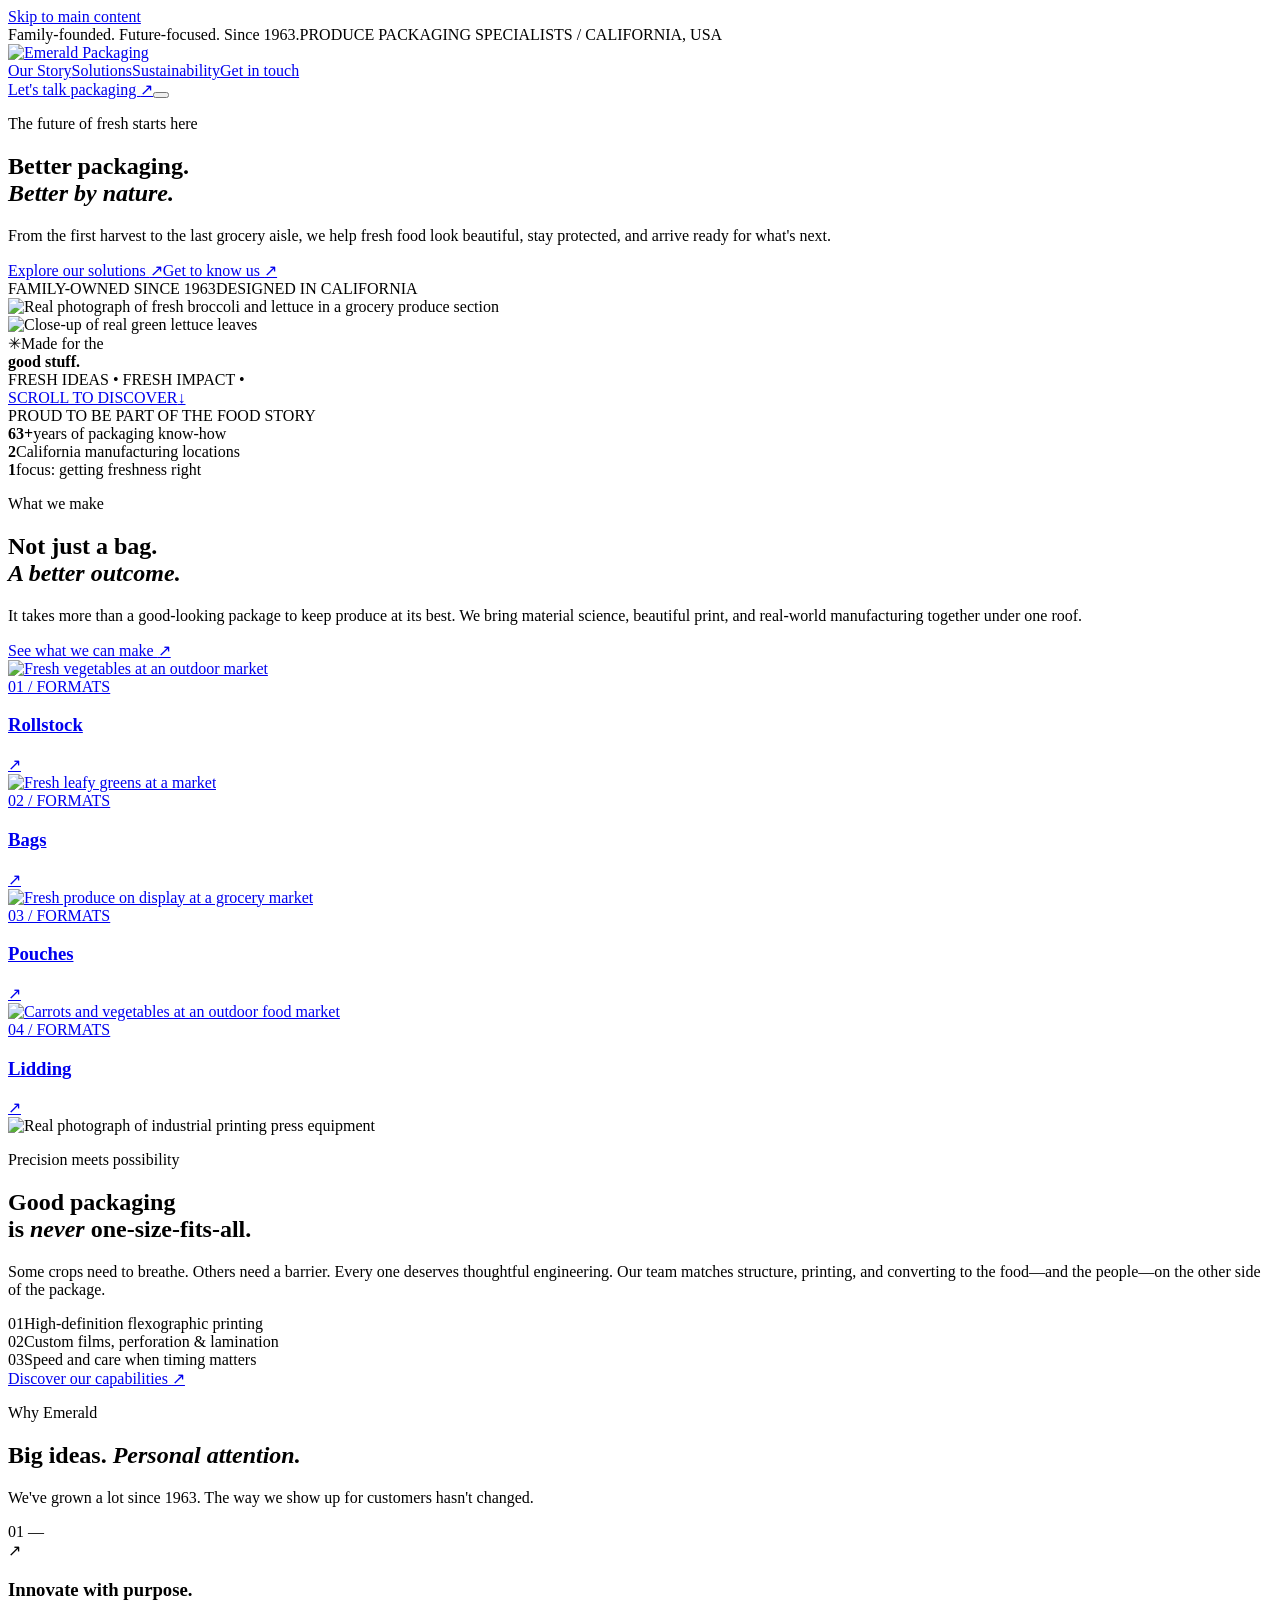
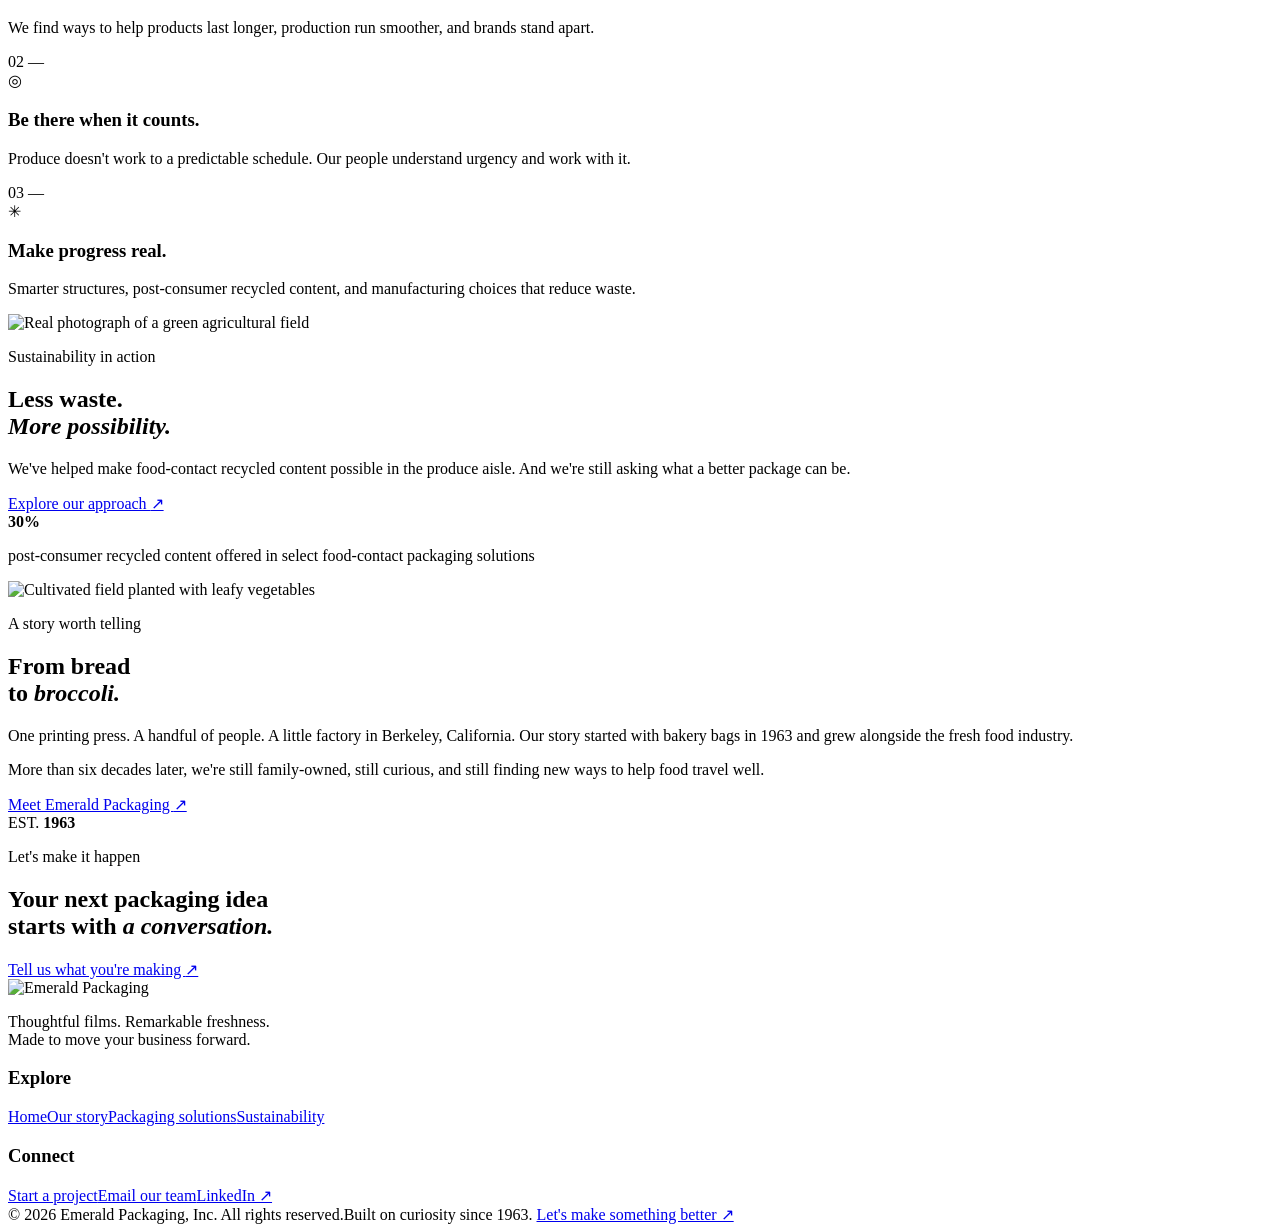
==== index.html @ 3862b572 "Add files via upload" ====
<!doctype html><html lang="en"><head><meta charset="utf-8"><meta name="viewport" content="width=device-width,initial-scale=1"><meta name="theme-color" content="#153f34"><meta name="description" content="Family-owned since 1963. Discover innovative produce packaging, custom films, bags, rollstock, pouches, and sustainable packaging solutions."><meta property="og:type" content="website"><meta property="og:title" content="Emerald Packaging | Made for What’s Fresh"><meta property="og:description" content="Family-owned since 1963. Discover innovative produce packaging, custom films, bags, rollstock, pouches, and sustainable packaging solutions."><link rel="icon" href="assets/favicon.svg" type="image/svg+xml"><link rel="preconnect" href="https://fonts.googleapis.com"><link rel="preconnect" href="https://fonts.gstatic.com" crossorigin><link href="https://fonts.googleapis.com/css2?family=DM+Sans:wght@400;500;600;700&family=Instrument+Serif:ital@0;1&display=swap" rel="stylesheet"><link rel="stylesheet" href="css/styles.css"><title>Emerald Packaging | Made for What’s Fresh</title></head><body class="page-home"><a class="skip" href="#main">Skip to main content</a><div class="announcement"><div class="container announcement-inner"><span><span class="status-dot"></span> Family-founded. Future-focused. Since 1963.</span><span>PRODUCE PACKAGING SPECIALISTS <span class="announcement-rule">/</span> CALIFORNIA, USA</span></div></div>
<header class="site-header" id="site-header"><div class="container nav-wrap"><a href="index.html" class="brand" aria-label="Emerald Packaging, home"><img src="assets/emerald-logo.svg" alt="Emerald Packaging" width="244" height="55"></a><nav class="main-nav" id="main-nav" aria-label="Main navigation"><a href="about.html" class="" >Our Story</a><a href="solutions.html" class="" >Solutions</a><a href="sustainability.html" class="" >Sustainability</a><a href="contact.html" class="mobile-contact">Get in touch</a></nav><a class="nav-cta" href="contact.html">Let's talk packaging <span class="arr" aria-hidden="true">↗</span></a><button class="nav-toggle" type="button" aria-label="Open navigation" aria-expanded="false" aria-controls="main-nav"><span></span><span></span></button></div></header><main id="main">
<section class="home-hero"><div class="container hero-grid"><div class="hero-copy"><p class="eyebrow"><span class="tiny-line"></span> The future of fresh starts here</p><h1>Better packaging.<br><em>Better by nature.</em></h1><p class="hero-intro">From the first harvest to the last grocery aisle, we help fresh food look beautiful, stay protected, and arrive ready for what's next.</p><div class="hero-actions"><a class="btn btn-solid" href="solutions.html">Explore our solutions <span>↗</span></a><a class="text-link" href="about.html">Get to know us <span>↗</span></a></div><div class="hero-bottom"><span class="mini-caps">FAMILY-OWNED SINCE 1963</span><span class="small-stroke"></span><span class="mini-caps">DESIGNED IN CALIFORNIA</span></div></div>
<div class="hero-art"><div class="hero-photo"><img src="https://images.unsplash.com/photo-1751200365135-9e9eb01a2919?auto=format&fit=crop&w=1400&q=88" alt="Real photograph of fresh broccoli and lettuce in a grocery produce section" class="cover-img" loading="eager" decoding="async" ></div><div class="hero-bottom-photo"><img src="https://images.unsplash.com/photo-1635843123734-800a245035ea?auto=format&fit=crop&w=1200&q=86" alt="Close-up of real green lettuce leaves" class="cover-img" loading="eager" decoding="async" ></div><div class="hero-photo-label"><span class="photo-label-mark">✳</span><span>Made for the<br><strong>good stuff.</strong></span></div><div class="hero-orbit" aria-hidden="true">FRESH IDEAS • FRESH IMPACT •</div></div></div><a class="scroll-note" href="#what-we-do"><span>SCROLL TO DISCOVER</span><span>↓</span></a></section>
<section class="proof-bar"><div class="container proof-bar-inner"><span>PROUD TO BE PART OF THE FOOD STORY</span><div class="proof-stat"><strong>63<span>+</span></strong><span>years of packaging know-how</span></div><div class="proof-stat"><strong>2</strong><span>California manufacturing locations</span></div><div class="proof-stat"><strong>1</strong><span>focus: getting freshness right</span></div></div></section>
<section class="section what-section" id="what-we-do"><div class="container"><div class="section-lede two-column-head"><div><p class="eyebrow"><span class="tiny-line"></span> What we make</p><h2>Not just a bag.<br><em>A better outcome.</em></h2></div><div class="lede-right"><p>It takes more than a good-looking package to keep produce at its best. We bring material science, beautiful print, and real-world manufacturing together under one roof.</p><a class="text-link" href="solutions.html">See what we can make <span>↗</span></a></div></div>
<div class="product-grid"><a href="solutions.html#rollstock" class="product-tile tile-rollstock"><div class="product-photo"><img src="https://images.unsplash.com/photo-1759020480392-07307c4fbf99?auto=format&fit=crop&w=1100&q=85" alt="Fresh vegetables at an outdoor market" class="cover-img" loading="lazy" decoding="async" ></div><div class="product-overlay"><span class="product-index">01 / FORMATS</span><h3>Rollstock</h3><span class="round-link">↗</span></div></a><a href="solutions.html#bags" class="product-tile tile-bags"><div class="product-photo"><img src="https://images.unsplash.com/photo-1770198186041-e29338cebd72?auto=format&fit=crop&w=1100&q=85" alt="Fresh leafy greens at a market" class="cover-img" loading="lazy" decoding="async" ></div><div class="product-overlay"><span class="product-index">02 / FORMATS</span><h3>Bags</h3><span class="round-link">↗</span></div></a><a href="solutions.html#pouches" class="product-tile tile-pouches"><div class="product-photo"><img src="https://images.unsplash.com/photo-1705140643816-2bb76d7ddeb1?auto=format&fit=crop&w=1100&q=86" alt="Fresh produce on display at a grocery market" class="cover-img" loading="lazy" decoding="async" ></div><div class="product-overlay"><span class="product-index">03 / FORMATS</span><h3>Pouches</h3><span class="round-link">↗</span></div></a><a href="solutions.html#lidding" class="product-tile tile-lidding"><div class="product-photo"><img src="https://images.unsplash.com/photo-1760243875237-3e4039b1f892?auto=format&fit=crop&w=1100&q=85" alt="Carrots and vegetables at an outdoor food market" class="cover-img" loading="lazy" decoding="async" ></div><div class="product-overlay"><span class="product-index">04 / FORMATS</span><h3>Lidding</h3><span class="round-link">↗</span></div></a></div></div></section>
<section class="feature-section"><div class="feature-photo"><img src="https://images.unsplash.com/photo-1758183961426-88d64eb5f787?auto=format&fit=crop&w=1200&q=86" alt="Real photograph of industrial printing press equipment" class="cover-img" loading="lazy" decoding="async" ></div><div class="feature-content"><p class="eyebrow light"><span class="tiny-line"></span> Precision meets possibility</p><h2>Good packaging<br>is <em>never</em> one-size-fits-all.</h2><p>Some crops need to breathe. Others need a barrier. Every one deserves thoughtful engineering. Our team matches structure, printing, and converting to the food—and the people—on the other side of the package.</p><div class="feature-list"><div><span>01</span><span>High-definition flexographic printing</span></div><div><span>02</span><span>Custom films, perforation &amp; lamination</span></div><div><span>03</span><span>Speed and care when timing matters</span></div></div><a class="btn btn-light" href="solutions.html#capabilities">Discover our capabilities <span>↗</span></a></div></section>
<section class="section values-section"><div class="container"><div class="values-head"><div><p class="eyebrow"><span class="tiny-line"></span> Why Emerald</p><h2>Big ideas. <em>Personal attention.</em></h2></div><p>We've grown a lot since 1963. The way we show up for customers hasn't changed.</p></div><div class="values-grid"><article class="value"><span class="value-n">01 —</span><div class="value-icon" aria-hidden="true">↗</div><h3>Innovate with purpose.</h3><p>We find ways to help products last longer, production run smoother, and brands stand apart.</p></article><article class="value"><span class="value-n">02 —</span><div class="value-icon" aria-hidden="true">◎</div><h3>Be there when it counts.</h3><p>Produce doesn't work to a predictable schedule. Our people understand urgency and work with it.</p></article><article class="value"><span class="value-n">03 —</span><div class="value-icon" aria-hidden="true">✳</div><h3>Make progress real.</h3><p>Smarter structures, post-consumer recycled content, and manufacturing choices that reduce waste.</p></article></div></div></section>
<section class="sustainability-band"><div class="container sustain-layout"><div class="sustain-small-img"><img src="https://images.unsplash.com/photo-1677126578057-5eb853c08925?auto=format&fit=crop&w=1400&q=86" alt="Real photograph of a green agricultural field" class="cover-img" loading="lazy" decoding="async" ></div><div class="sustain-copy"><p class="eyebrow light"><span class="tiny-line"></span> Sustainability in action</p><h2>Less waste.<br><em>More possibility.</em></h2><p>We've helped make food-contact recycled content possible in the produce aisle. And we're still asking what a better package can be.</p><a class="btn btn-outline-light" href="sustainability.html">Explore our approach <span>↗</span></a></div><div class="sustain-figure"><strong>30<span>%</span></strong><p>post-consumer recycled content offered in select food-contact packaging solutions</p></div></div></section>
<section class="section story-preview"><div class="container story-preview-grid"><div class="story-image"><img src="https://images.unsplash.com/photo-1677126578057-5eb853c08925?auto=format&fit=crop&w=1400&q=86" alt="Cultivated field planted with leafy vegetables" class="cover-img" loading="lazy" decoding="async" ></div><div class="story-copy"><p class="eyebrow"><span class="tiny-line"></span> A story worth telling</p><h2>From bread<br>to <em>broccoli.</em></h2><p>One printing press. A handful of people. A little factory in Berkeley, California. Our story started with bakery bags in 1963 and grew alongside the fresh food industry.</p><p>More than six decades later, we're still family-owned, still curious, and still finding new ways to help food travel well.</p><a href="about.html" class="text-link">Meet Emerald Packaging <span>↗</span></a><div class="story-year">EST. <strong>1963</strong></div></div></div></section>
<section class="cta-strip"><div class="container cta-grid"><div><p class="eyebrow light"><span class="tiny-line"></span> Let's make it happen</p><h2>Your next packaging idea<br>starts with <em>a conversation.</em></h2></div><a class="btn btn-lime" href="contact.html">Tell us what you're making <span>↗</span></a></div></section></main><footer class="footer"><div class="container"><div class="footer-main"><div class="footer-identity"><img class="footer-logo" src="assets/emerald-logo.svg" alt="Emerald Packaging"><p>Thoughtful films. Remarkable freshness.<br>Made to move your business forward.</p></div><div class="footer-linkset"><div><h3>Explore</h3><a href="index.html">Home</a><a href="about.html">Our story</a><a href="solutions.html">Packaging solutions</a><a href="sustainability.html">Sustainability</a></div><div><h3>Connect</h3><a href="contact.html">Start a project</a><a href="mailto:info@empack.com">Email our team</a><a href="https://www.linkedin.com/company/emerald-packaging" target="_blank" rel="noopener noreferrer">LinkedIn ↗</a></div></div></div><div class="footer-bottom"><span>© <span data-year>2026</span> Emerald Packaging, Inc. All rights reserved.</span><span>Built on curiosity since 1963. <a href="contact.html">Let's make something better ↗</a></span></div></div></footer><script src="js/site.js" defer></script></body></html>
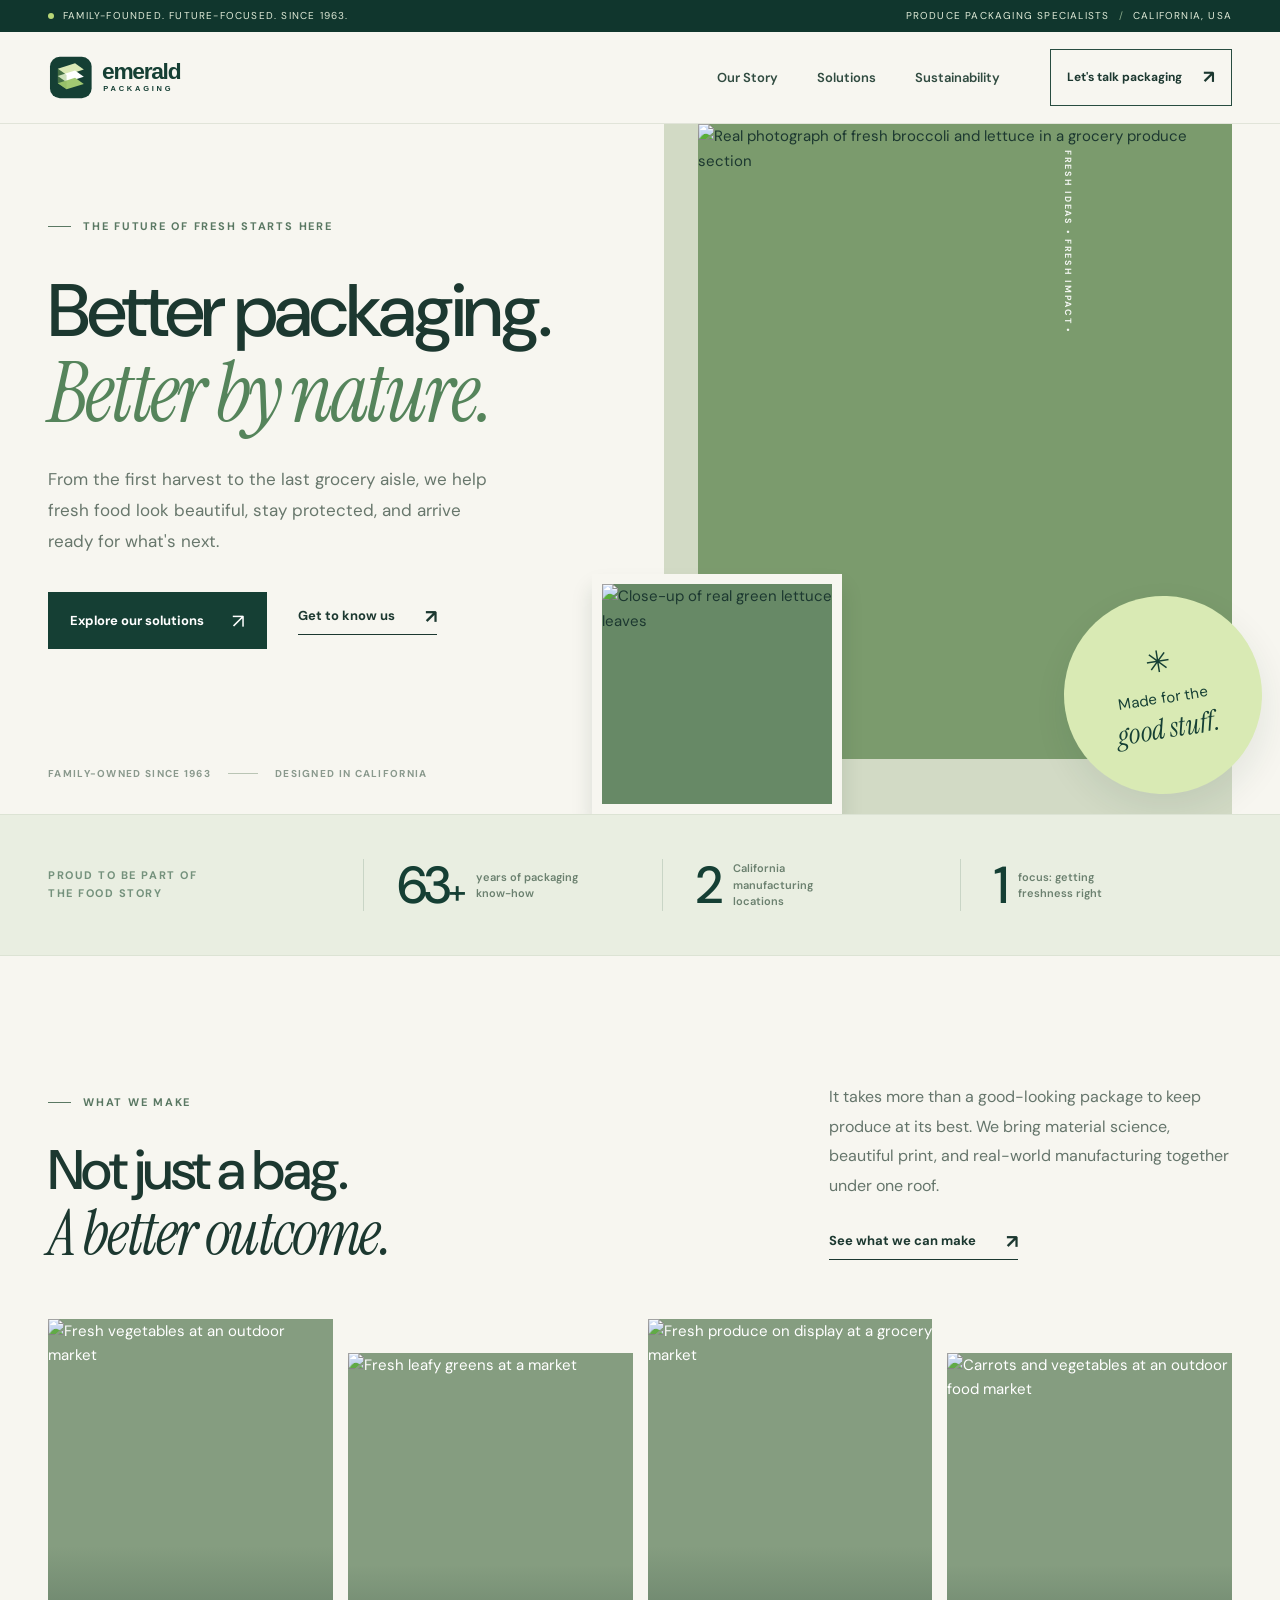
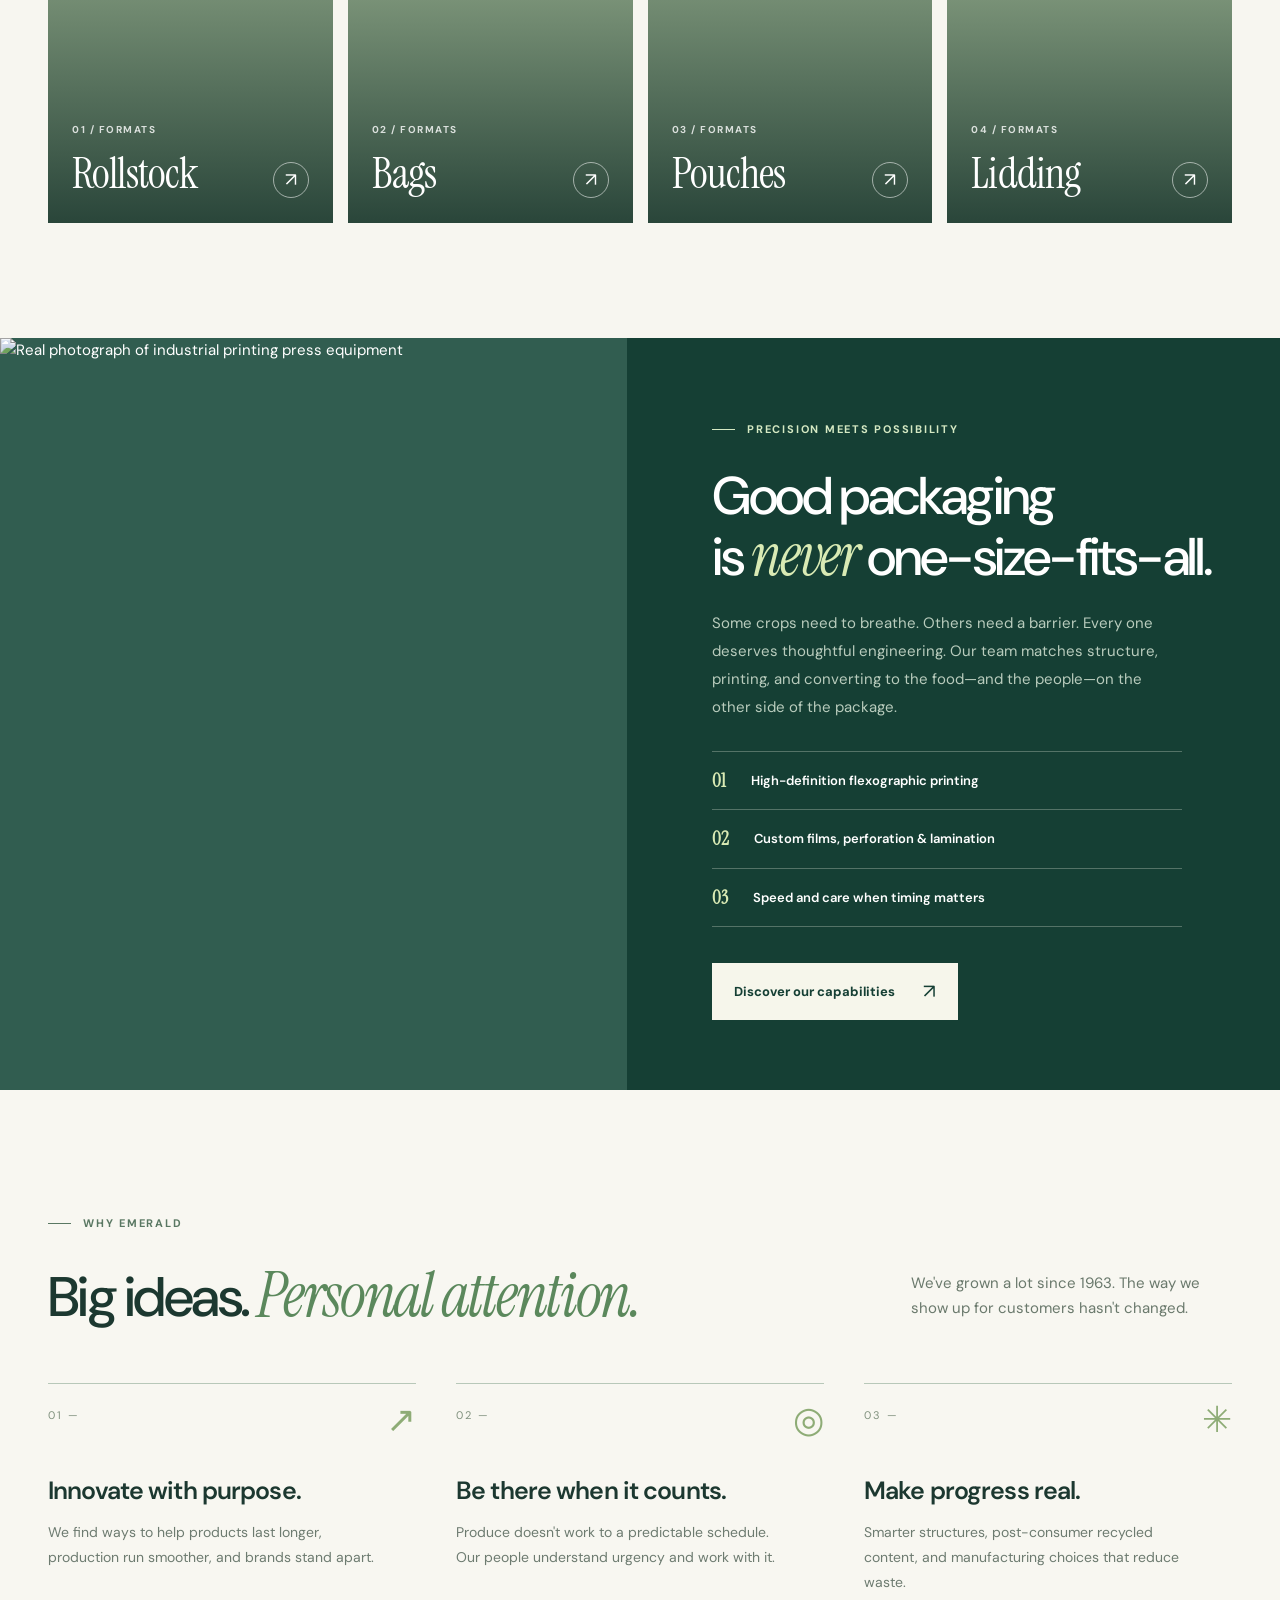
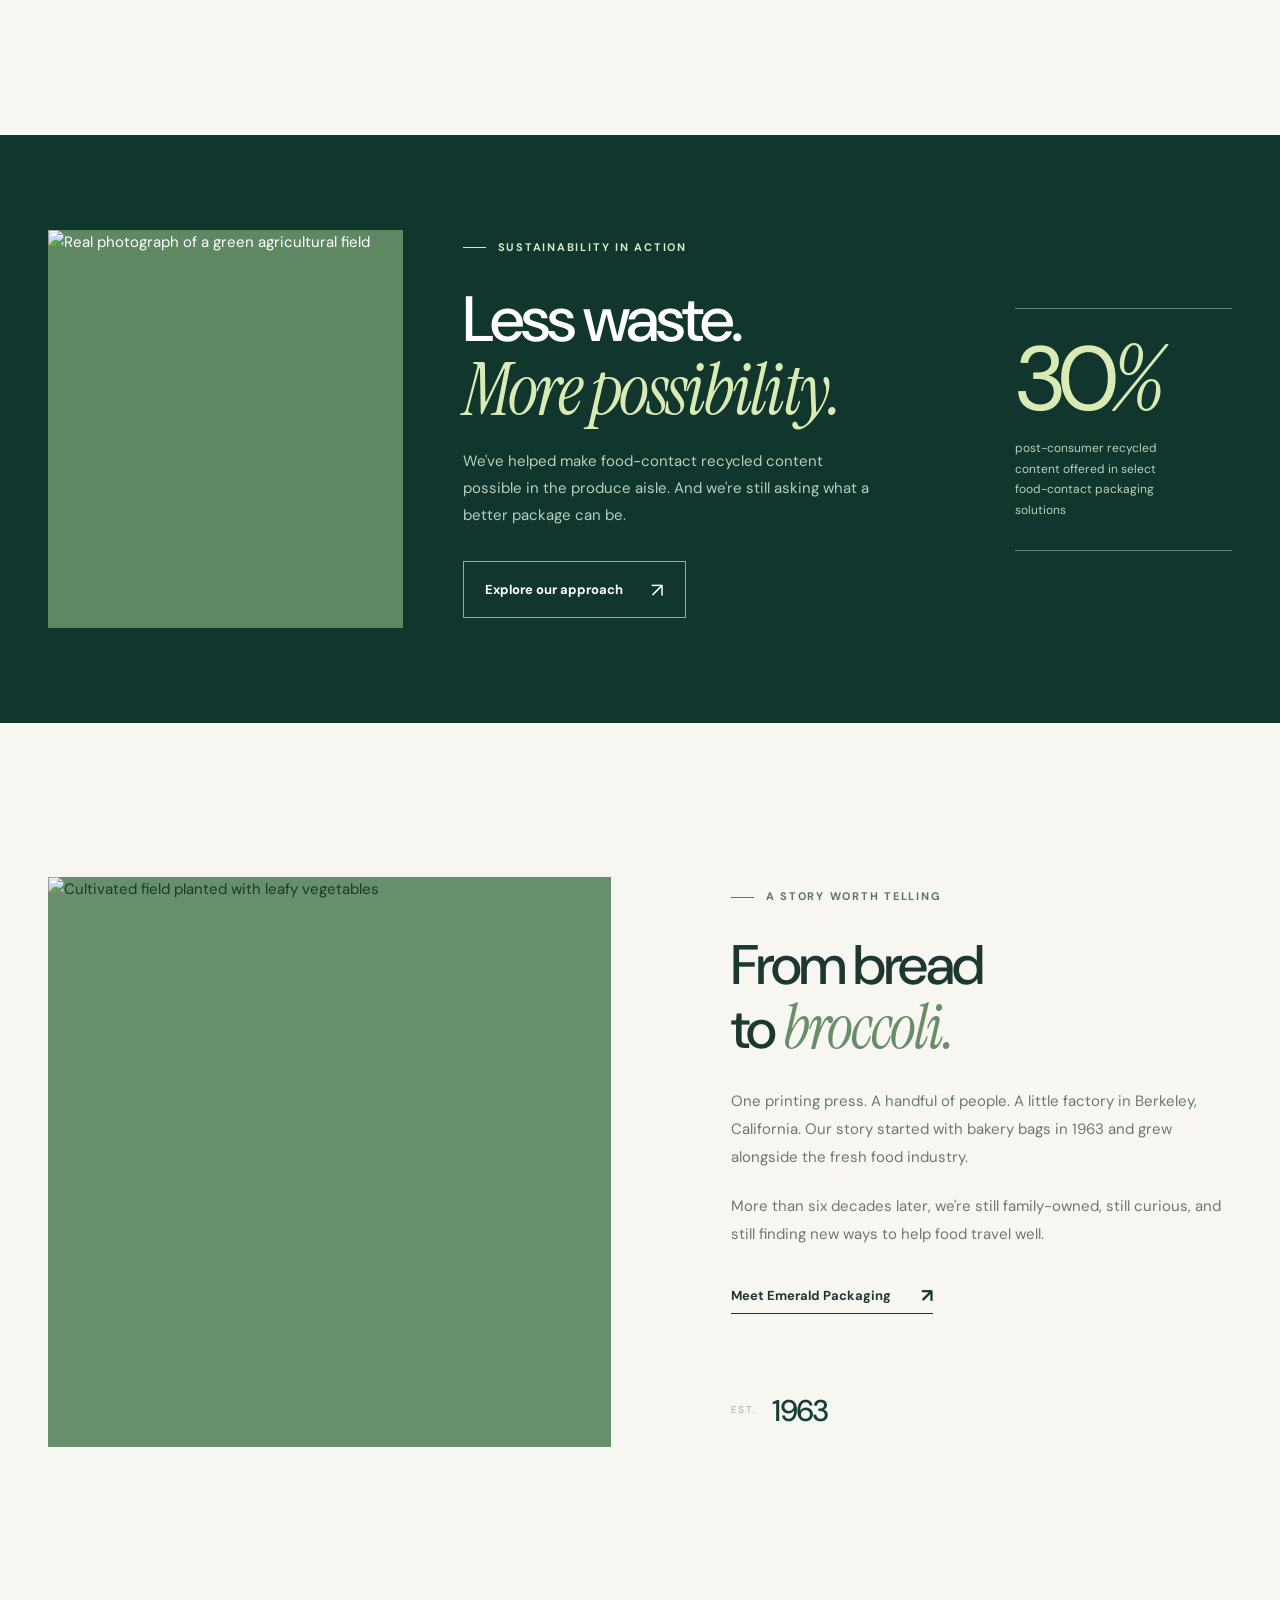
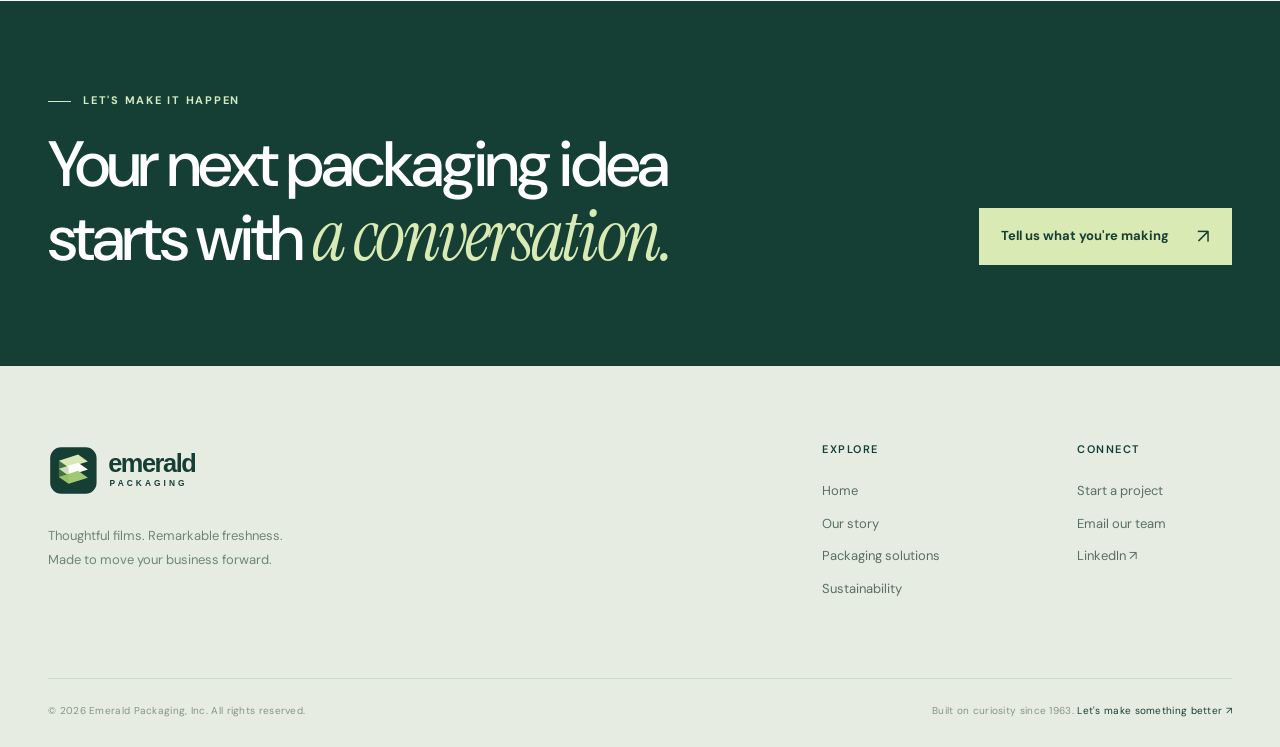
==== commit c529d09e: "Add files via upload" ====
--- a/index.html
+++ b/index.html
@@ -1,5 +1,5 @@
-<!doctype html><html lang="en"><head><meta charset="utf-8"><meta name="viewport" content="width=device-width,initial-scale=1"><meta name="theme-color" content="#153f34"><meta name="description" content="Family-owned since 1963. Discover innovative produce packaging, custom films, bags, rollstock, pouches, and sustainable packaging solutions."><meta property="og:type" content="website"><meta property="og:title" content="Emerald Packaging | Made for What’s Fresh"><meta property="og:description" content="Family-owned since 1963. Discover innovative produce packaging, custom films, bags, rollstock, pouches, and sustainable packaging solutions."><link rel="icon" href="assets/favicon.svg" type="image/svg+xml"><link rel="preconnect" href="https://fonts.googleapis.com"><link rel="preconnect" href="https://fonts.gstatic.com" crossorigin><link href="https://fonts.googleapis.com/css2?family=DM+Sans:wght@400;500;600;700&family=Instrument+Serif:ital@0;1&display=swap" rel="stylesheet"><link rel="stylesheet" href="css/styles.css"><title>Emerald Packaging | Made for What’s Fresh</title></head><body class="page-home"><a class="skip" href="#main">Skip to main content</a><div class="announcement"><div class="container announcement-inner"><span><span class="status-dot"></span> Family-founded. Future-focused. Since 1963.</span><span>PRODUCE PACKAGING SPECIALISTS <span class="announcement-rule">/</span> CALIFORNIA, USA</span></div></div>
-<header class="site-header" id="site-header"><div class="container nav-wrap"><a href="index.html" class="brand" aria-label="Emerald Packaging, home"><img src="assets/emerald-logo.svg" alt="Emerald Packaging" width="244" height="55"></a><nav class="main-nav" id="main-nav" aria-label="Main navigation"><a href="about.html" class="" >Our Story</a><a href="solutions.html" class="" >Solutions</a><a href="sustainability.html" class="" >Sustainability</a><a href="contact.html" class="mobile-contact">Get in touch</a></nav><a class="nav-cta" href="contact.html">Let's talk packaging <span class="arr" aria-hidden="true">↗</span></a><button class="nav-toggle" type="button" aria-label="Open navigation" aria-expanded="false" aria-controls="main-nav"><span></span><span></span></button></div></header><main id="main">
+<!doctype html><html lang="en"><head><meta charset="utf-8"><meta name="viewport" content="width=device-width,initial-scale=1"><meta name="theme-color" content="#153f34"><meta name="description" content="Family-owned since 1963. Discover innovative produce packaging, custom films, bags, rollstock, pouches, and sustainable packaging solutions."><meta property="og:type" content="website"><meta property="og:title" content="Emerald Packaging | Made for What’s Fresh"><meta property="og:description" content="Family-owned since 1963. Discover innovative produce packaging, custom films, bags, rollstock, pouches, and sustainable packaging solutions."><link rel="icon" href="favicon.svg" type="image/svg+xml"><link rel="preconnect" href="https://fonts.googleapis.com"><link rel="preconnect" href="https://fonts.gstatic.com" crossorigin><link href="https://fonts.googleapis.com/css2?family=DM+Sans:wght@400;500;600;700&family=Instrument+Serif:ital@0;1&display=swap" rel="stylesheet"><link rel="stylesheet" href="styles.css"><title>Emerald Packaging | Made for What’s Fresh</title></head><body class="page-home"><a class="skip" href="#main">Skip to main content</a><div class="announcement"><div class="container announcement-inner"><span><span class="status-dot"></span> Family-founded. Future-focused. Since 1963.</span><span>PRODUCE PACKAGING SPECIALISTS <span class="announcement-rule">/</span> CALIFORNIA, USA</span></div></div>
+<header class="site-header" id="site-header"><div class="container nav-wrap"><a href="index.html" class="brand" aria-label="Emerald Packaging, home"><img src="emerald-logo.svg" alt="Emerald Packaging" width="244" height="55"></a><nav class="main-nav" id="main-nav" aria-label="Main navigation"><a href="about.html" class="" >Our Story</a><a href="solutions.html" class="" >Solutions</a><a href="sustainability.html" class="" >Sustainability</a><a href="contact.html" class="mobile-contact">Get in touch</a></nav><a class="nav-cta" href="contact.html">Let's talk packaging <span class="arr" aria-hidden="true">↗</span></a><button class="nav-toggle" type="button" aria-label="Open navigation" aria-expanded="false" aria-controls="main-nav"><span></span><span></span></button></div></header><main id="main">
 <section class="home-hero"><div class="container hero-grid"><div class="hero-copy"><p class="eyebrow"><span class="tiny-line"></span> The future of fresh starts here</p><h1>Better packaging.<br><em>Better by nature.</em></h1><p class="hero-intro">From the first harvest to the last grocery aisle, we help fresh food look beautiful, stay protected, and arrive ready for what's next.</p><div class="hero-actions"><a class="btn btn-solid" href="solutions.html">Explore our solutions <span>↗</span></a><a class="text-link" href="about.html">Get to know us <span>↗</span></a></div><div class="hero-bottom"><span class="mini-caps">FAMILY-OWNED SINCE 1963</span><span class="small-stroke"></span><span class="mini-caps">DESIGNED IN CALIFORNIA</span></div></div>
 <div class="hero-art"><div class="hero-photo"><img src="https://images.unsplash.com/photo-1751200365135-9e9eb01a2919?auto=format&fit=crop&w=1400&q=88" alt="Real photograph of fresh broccoli and lettuce in a grocery produce section" class="cover-img" loading="eager" decoding="async" ></div><div class="hero-bottom-photo"><img src="https://images.unsplash.com/photo-1635843123734-800a245035ea?auto=format&fit=crop&w=1200&q=86" alt="Close-up of real green lettuce leaves" class="cover-img" loading="eager" decoding="async" ></div><div class="hero-photo-label"><span class="photo-label-mark">✳</span><span>Made for the<br><strong>good stuff.</strong></span></div><div class="hero-orbit" aria-hidden="true">FRESH IDEAS • FRESH IMPACT •</div></div></div><a class="scroll-note" href="#what-we-do"><span>SCROLL TO DISCOVER</span><span>↓</span></a></section>
 <section class="proof-bar"><div class="container proof-bar-inner"><span>PROUD TO BE PART OF THE FOOD STORY</span><div class="proof-stat"><strong>63<span>+</span></strong><span>years of packaging know-how</span></div><div class="proof-stat"><strong>2</strong><span>California manufacturing locations</span></div><div class="proof-stat"><strong>1</strong><span>focus: getting freshness right</span></div></div></section>
@@ -9,4 +9,4 @@
 <section class="section values-section"><div class="container"><div class="values-head"><div><p class="eyebrow"><span class="tiny-line"></span> Why Emerald</p><h2>Big ideas. <em>Personal attention.</em></h2></div><p>We've grown a lot since 1963. The way we show up for customers hasn't changed.</p></div><div class="values-grid"><article class="value"><span class="value-n">01 —</span><div class="value-icon" aria-hidden="true">↗</div><h3>Innovate with purpose.</h3><p>We find ways to help products last longer, production run smoother, and brands stand apart.</p></article><article class="value"><span class="value-n">02 —</span><div class="value-icon" aria-hidden="true">◎</div><h3>Be there when it counts.</h3><p>Produce doesn't work to a predictable schedule. Our people understand urgency and work with it.</p></article><article class="value"><span class="value-n">03 —</span><div class="value-icon" aria-hidden="true">✳</div><h3>Make progress real.</h3><p>Smarter structures, post-consumer recycled content, and manufacturing choices that reduce waste.</p></article></div></div></section>
 <section class="sustainability-band"><div class="container sustain-layout"><div class="sustain-small-img"><img src="https://images.unsplash.com/photo-1677126578057-5eb853c08925?auto=format&fit=crop&w=1400&q=86" alt="Real photograph of a green agricultural field" class="cover-img" loading="lazy" decoding="async" ></div><div class="sustain-copy"><p class="eyebrow light"><span class="tiny-line"></span> Sustainability in action</p><h2>Less waste.<br><em>More possibility.</em></h2><p>We've helped make food-contact recycled content possible in the produce aisle. And we're still asking what a better package can be.</p><a class="btn btn-outline-light" href="sustainability.html">Explore our approach <span>↗</span></a></div><div class="sustain-figure"><strong>30<span>%</span></strong><p>post-consumer recycled content offered in select food-contact packaging solutions</p></div></div></section>
 <section class="section story-preview"><div class="container story-preview-grid"><div class="story-image"><img src="https://images.unsplash.com/photo-1677126578057-5eb853c08925?auto=format&fit=crop&w=1400&q=86" alt="Cultivated field planted with leafy vegetables" class="cover-img" loading="lazy" decoding="async" ></div><div class="story-copy"><p class="eyebrow"><span class="tiny-line"></span> A story worth telling</p><h2>From bread<br>to <em>broccoli.</em></h2><p>One printing press. A handful of people. A little factory in Berkeley, California. Our story started with bakery bags in 1963 and grew alongside the fresh food industry.</p><p>More than six decades later, we're still family-owned, still curious, and still finding new ways to help food travel well.</p><a href="about.html" class="text-link">Meet Emerald Packaging <span>↗</span></a><div class="story-year">EST. <strong>1963</strong></div></div></div></section>
-<section class="cta-strip"><div class="container cta-grid"><div><p class="eyebrow light"><span class="tiny-line"></span> Let's make it happen</p><h2>Your next packaging idea<br>starts with <em>a conversation.</em></h2></div><a class="btn btn-lime" href="contact.html">Tell us what you're making <span>↗</span></a></div></section></main><footer class="footer"><div class="container"><div class="footer-main"><div class="footer-identity"><img class="footer-logo" src="assets/emerald-logo.svg" alt="Emerald Packaging"><p>Thoughtful films. Remarkable freshness.<br>Made to move your business forward.</p></div><div class="footer-linkset"><div><h3>Explore</h3><a href="index.html">Home</a><a href="about.html">Our story</a><a href="solutions.html">Packaging solutions</a><a href="sustainability.html">Sustainability</a></div><div><h3>Connect</h3><a href="contact.html">Start a project</a><a href="mailto:info@empack.com">Email our team</a><a href="https://www.linkedin.com/company/emerald-packaging" target="_blank" rel="noopener noreferrer">LinkedIn ↗</a></div></div></div><div class="footer-bottom"><span>© <span data-year>2026</span> Emerald Packaging, Inc. All rights reserved.</span><span>Built on curiosity since 1963. <a href="contact.html">Let's make something better ↗</a></span></div></div></footer><script src="js/site.js" defer></script></body></html>+<section class="cta-strip"><div class="container cta-grid"><div><p class="eyebrow light"><span class="tiny-line"></span> Let's make it happen</p><h2>Your next packaging idea<br>starts with <em>a conversation.</em></h2></div><a class="btn btn-lime" href="contact.html">Tell us what you're making <span>↗</span></a></div></section></main><footer class="footer"><div class="container"><div class="footer-main"><div class="footer-identity"><img class="footer-logo" src="emerald-logo.svg" alt="Emerald Packaging"><p>Thoughtful films. Remarkable freshness.<br>Made to move your business forward.</p></div><div class="footer-linkset"><div><h3>Explore</h3><a href="index.html">Home</a><a href="about.html">Our story</a><a href="solutions.html">Packaging solutions</a><a href="sustainability.html">Sustainability</a></div><div><h3>Connect</h3><a href="contact.html">Start a project</a><a href="mailto:info@empack.com">Email our team</a><a href="https://www.linkedin.com/company/emerald-packaging" target="_blank" rel="noopener noreferrer">LinkedIn ↗</a></div></div></div><div class="footer-bottom"><span>© <span data-year>2026</span> Emerald Packaging, Inc. All rights reserved.</span><span>Built on curiosity since 1963. <a href="contact.html">Let's make something better ↗</a></span></div></div></footer><script src="site.js" defer></script></body></html>
--- a/styles.css
+++ b/styles.css
@@ -0,0 +1,33 @@
+/* EMERALD PACKAGING | Custom editorial visual system */
+:root{--green:#153f34;--deep:#10362d;--darker:#0b2a23;--cream:#f7f6f0;--paper:#efefe7;--lime:#d9eab4;--lime-dark:#a3ca78;--ink:#1c3830;--mute:#6f7f75;--line:#d7ddd2;--white:#fff;--font:'DM Sans',Arial,Helvetica,sans-serif;--display:'Instrument Serif',Georgia,'Times New Roman',serif;--page:1310px}*{box-sizing:border-box}html{scroll-behavior:smooth;scroll-padding-top:90px}body{margin:0;color:var(--ink);font:400 15px/1.65 var(--font);background:var(--cream);-webkit-font-smoothing:antialiased}body.menu-open{overflow:hidden}a{color:inherit;text-decoration:none}button,input,textarea,select{font:inherit}button{cursor:pointer}img{max-width:100%;display:block}h1,h2,h3,h4,p{margin-top:0}h1,h2,h3{letter-spacing:-.045em}h1,h2{line-height:1.045}h1{font-size:clamp(60px,5.9vw,100px);font-weight:500}h2{font-size:clamp(47px,4.35vw,75px);font-weight:500}h3{font-size:clamp(24px,2.2vw,34px);font-weight:600;line-height:1.14}h1 em,h2 em{font-family:var(--display);font-size:1.12em;font-weight:400;letter-spacing:-.038em}h3 em{font-family:var(--display);font-weight:400}.container{width:min(var(--page),calc(100% - 96px));margin:auto}.section{padding:126px 0}.eyebrow{font-size:11px;line-height:1.4;letter-spacing:.16em;font-weight:700;text-transform:uppercase;color:#5a7863;display:flex;align-items:center;gap:12px;margin-bottom:31px}.eyebrow.light{color:#d5e9c3}.tiny-line{width:23px;height:1px;display:inline-block;background:currentColor}.arr{font-size:18px}.cover-img{width:100%;height:100%;object-fit:cover}.skip{position:absolute;top:-100px;left:25px;background:white;color:var(--green);z-index:999;padding:12px}.skip:focus{top:12px}.btn{display:inline-flex;align-items:center;justify-content:space-between;gap:28px;font-size:13px;font-weight:700;line-height:1.2;border:1px solid transparent;min-height:57px;padding:17px 21px;transition:background .25s,color .25s,transform .25s,border .25s;white-space:nowrap}.btn span{font-size:20px;font-weight:400;line-height:1}.btn:hover{transform:translateY(-3px)}.btn-solid{background:var(--green);color:white}.btn-solid:hover{background:#266148}.btn-light{background:#f6f6eb;color:var(--green)}.btn-light:hover{background:var(--lime)}.btn-lime{background:var(--lime);color:var(--green)}.btn-lime:hover{background:white}.btn-outline-light{border-color:#91ae9b;background:transparent;color:white}.btn-outline-light:hover{background:var(--lime);color:var(--green)}.text-link{display:inline-flex;gap:30px;align-items:center;border-bottom:1px solid currentColor;padding-bottom:8px;font-size:13px;font-weight:700;line-height:1.35;transition:gap .2s,color .2s}.text-link span{font-size:19px;line-height:1}.text-link:hover{gap:41px;color:#639d63}.light-link{color:var(--lime)}.mini-caps{font-size:10px;letter-spacing:.13em;font-weight:700}.section-lede{margin-bottom:54px}.two-column-head{display:grid;grid-template-columns:1fr .58fr;gap:85px;align-items:end}.two-column-head h2{margin-bottom:0}.lede-right{max-width:420px;padding-bottom:5px}.lede-right p{color:#65756b;font-size:16px;line-height:1.85;margin-bottom:28px}
+/* Header */
+.announcement{background:var(--deep);color:#e0ebd8;font-size:10px;letter-spacing:.12em;text-transform:uppercase}.announcement-inner{height:32px;display:flex;align-items:center;justify-content:space-between;gap:20px}.announcement-inner>span:first-child{display:flex;align-items:center;gap:9px}.status-dot{width:6px;height:6px;background:#b8d777;border-radius:50%}.announcement-rule{color:#89aa8a;margin:0 5px}.site-header{position:sticky;top:0;z-index:80;background:rgba(247,246,240,.96);backdrop-filter:blur(16px);border-bottom:1px solid #e1e4d9;transition:box-shadow .2s}.site-header.is-scrolled{box-shadow:0 10px 35px #122b2111}.nav-wrap{height:91px;display:flex;align-items:center;gap:28px;justify-content:space-between}.brand{display:inline-block;flex-shrink:0}.brand img{width:220px;height:auto}.main-nav{display:flex;gap:39px;align-items:center;margin-left:auto;margin-right:22px}.main-nav a{color:#304b40;font-size:13px;font-weight:600;white-space:nowrap;position:relative;transition:color .2s}.main-nav a:hover,.main-nav a.is-active{color:#71954a}.main-nav a.is-active:after{content:'';position:absolute;bottom:-11px;left:0;height:2px;width:100%;background:#71954a}.nav-cta{border:1px solid #284c40;padding:13px 16px;white-space:nowrap;display:flex;align-items:center;gap:21px;font-weight:700;font-size:12px;transition:background .2s,color .2s}.nav-cta:hover{background:var(--green);color:white}.nav-toggle,.mobile-contact{display:none!important}
+/* Home hero */
+.home-hero{position:relative;overflow:hidden;background:#f7f6f0}.hero-grid{display:grid;grid-template-columns:52% 48%;min-height:690px}.hero-copy{padding:95px 34px 32px 0;display:flex;flex-direction:column;align-items:start;justify-content:center;position:relative;z-index:2}.hero-copy .eyebrow{margin-bottom:38px}.hero-copy h1{font-size:clamp(63px,5.8vw,95px);margin-bottom:27px;white-space:nowrap}.hero-copy h1 em{color:#55845b}.hero-intro{max-width:460px;font-size:17px;line-height:1.83;color:#68776c;margin-bottom:35px}.hero-actions{display:flex;align-items:center;gap:31px}.hero-bottom{display:flex;align-items:center;gap:17px;margin-top:auto;padding-top:67px;color:#8a998d}.small-stroke{width:30px;height:1px;background:#bac5b5}.hero-art{position:relative;min-height:690px;background:#d2dac5;overflow:visible}.hero-photo{position:absolute;inset:0 0 55px 34px;overflow:hidden;background:#7b9b6d}.hero-photo .cover-img{object-position:48% center}.hero-bottom-photo{position:absolute;left:-72px;bottom:0;width:44%;height:240px;border:10px solid var(--cream);background:#678966;box-shadow:0 14px 20px #18372922;overflow:hidden}.hero-photo-label{position:absolute;right:-30px;bottom:20px;width:198px;height:198px;border-radius:50%;display:flex;align-items:center;justify-content:center;flex-direction:column;text-align:center;background:var(--lime);font-size:15px;color:var(--green);line-height:1.4;box-shadow:0 15px 35px #173c2e16;transform:rotate(-9deg)}.hero-photo-label strong{font-family:var(--display);font-size:28px;font-style:italic;font-weight:400}.photo-label-mark{font-size:30px;margin-bottom:5px}.hero-orbit{position:absolute;top:26px;right:-27px;transform:rotate(90deg);transform-origin:top left;letter-spacing:.19em;font-size:9px;font-weight:700;color:white;opacity:.9}.scroll-note{position:absolute;right:24px;bottom:5px;display:none}.proof-bar{background:#e9eee1;border-top:1px solid #dce3d4;border-bottom:1px solid #dce3d4}.proof-bar-inner{min-height:140px;display:grid;grid-template-columns:1.06fr repeat(3,1fr);align-items:center;gap:27px}.proof-bar-inner>span{font-size:11px;line-height:1.6;font-weight:700;letter-spacing:.14em;color:#74917c;max-width:160px}.proof-stat{display:flex;align-items:center;gap:14px;border-left:1px solid #c9d5c6;padding-left:33px}.proof-stat strong{font-weight:500;font-size:52px;line-height:1;letter-spacing:-.075em;color:var(--green)}.proof-stat strong span{font-size:33px}.proof-stat>span{font-size:11px;font-weight:600;line-height:1.5;color:#6b806f;max-width:125px}
+/* Products */
+.what-section{padding-bottom:115px}.product-grid{display:grid;grid-template-columns:repeat(4,1fr);gap:15px}.product-tile{min-height:470px;overflow:hidden;position:relative;background:#859d80;color:white;isolation:isolate}.product-tile:nth-child(2){margin-top:34px}.product-tile:nth-child(4){margin-top:34px}.product-photo{position:absolute;inset:0;transition:transform .65s ease}.product-tile:hover .product-photo{transform:scale(1.06)}.product-photo:after{content:'';position:absolute;inset:0;background:linear-gradient(0deg,#112e27c9,transparent 55%)}.product-photo img{filter:saturate(.86)}.product-overlay{position:absolute;inset:auto 24px 25px 24px;display:flex;justify-content:space-between;align-items:end;flex-wrap:wrap}.product-index{width:100%;font-size:10px;letter-spacing:.15em;font-weight:700;opacity:.8;margin-bottom:10px}.product-overlay h3{font-family:var(--display);font-size:43px;font-weight:400;letter-spacing:-.02em;margin:0}.round-link{width:36px;height:36px;border:1px solid #ffffff8a;display:grid;place-items:center;border-radius:50%;font-size:19px;transition:background .2s,color .2s}.product-tile:hover .round-link{background:var(--lime);color:var(--green)}
+/* Manufacturing feature */
+.feature-section{display:grid;grid-template-columns:49% 51%;min-height:650px;background:var(--green);color:white}.feature-photo{min-height:570px;overflow:hidden;background:#315d50}.feature-photo img{filter:saturate(.6)}.feature-content{padding:84px max(65px,calc((100vw - var(--page))/2)) 70px 85px;display:flex;flex-direction:column;align-items:flex-start}.feature-content h2{font-size:clamp(45px,4.15vw,70px);margin:0 0 23px}.feature-content h2 em{color:var(--lime)}.feature-content>p:not(.eyebrow){color:#b9ccbd;line-height:1.87;margin-bottom:30px;max-width:460px}.feature-list{width:100%;margin-bottom:36px;max-width:470px}.feature-list div{border-top:1px solid #547367;padding:13px 0;display:flex;align-items:center;gap:25px;font-size:13px;font-weight:600}.feature-list div:last-child{border-bottom:1px solid #547367}.feature-list div span:first-child{font-family:var(--display);font-size:19px;color:var(--lime)}
+.values-section{background:#f8f7f1}.values-head{display:grid;grid-template-columns:1fr .4fr;gap:60px;align-items:end;margin-bottom:55px}.values-head h2{margin-bottom:0}.values-head h2 em{color:#5b885c}.values-head>p{color:#6a796c;margin-bottom:7px}.values-grid{display:grid;grid-template-columns:repeat(3,1fr);gap:40px}.value{border-top:1px solid #b8c8b9;padding-top:18px;position:relative;min-height:220px}.value-n{font-size:11px;letter-spacing:.17em;color:#81927f}.value-icon{float:right;font-size:36px;color:#8eac76;font-family:var(--display);line-height:1}.value h3{margin:51px 0 14px;font-size:25px;letter-spacing:-.035em}.value p{color:#6d7b70;max-width:330px;font-size:14px;line-height:1.8}.sustainability-band{background:var(--deep);color:white;padding:95px 0}.sustain-layout{display:grid;grid-template-columns:.9fr 1.25fr .55fr;align-items:center;gap:60px}.sustain-small-img{height:398px;overflow:hidden;background:#5e8762}.sustain-copy h2{font-size:clamp(55px,5vw,80px);margin-bottom:20px}.sustain-copy h2 em{color:var(--lime)}.sustain-copy>p:not(.eyebrow){color:#b8cfbe;max-width:420px;margin-bottom:32px;line-height:1.8}.sustain-figure{padding:25px 0 30px;border-top:1px solid #658476;border-bottom:1px solid #658476}.sustain-figure strong{display:block;font-size:clamp(70px,7.1vw,110px);font-weight:400;letter-spacing:-.085em;line-height:1;color:var(--lime)}.sustain-figure strong span{font-family:var(--display);font-style:italic}.sustain-figure p{max-width:170px;font-size:12px;line-height:1.7;color:#bad0bc;margin-top:14px;margin-bottom:0}
+.story-preview-grid{display:grid;grid-template-columns:1.1fr 1fr;gap:110px;align-items:center}.story-image{height:570px;overflow:hidden;background:#678f6b}.story-copy{padding:40px 10px;position:relative}.story-copy h2{margin-bottom:28px}.story-copy h2 em{color:#698d67}.story-copy>p:not(.eyebrow){max-width:490px;color:#6c7a6e;font-size:15px;line-height:1.88;margin-bottom:20px}.story-copy .text-link{margin-top:18px}.story-year{margin-top:72px;font-size:10px;letter-spacing:.17em;display:flex;align-items:center;gap:16px;color:#a4b0a1}.story-year strong{font-size:30px;letter-spacing:-.06em;font-weight:500;color:var(--green)}
+.cta-strip{background:var(--green);color:white;padding:92px 0}.cta-grid{display:flex;align-items:end;justify-content:space-between;gap:70px}.cta-grid .eyebrow{margin-bottom:23px}.cta-grid h2{margin:0;font-size:clamp(49px,5vw,80px)}.cta-grid h2 em{color:var(--lime)}.cta-grid .btn{flex-shrink:0;margin-bottom:9px}
+/* Inner page hero */
+.page-hero{padding:85px 0 115px;background:#f0f1e7}.page-hero-grid{display:grid;grid-template-columns:1fr .9fr;gap:82px;align-items:center}.page-hero-copy{padding:40px 0}.page-hero-copy h1{font-size:clamp(62px,5.6vw,90px);margin-bottom:28px}.page-hero-copy h1 em{color:#709465}.page-hero-copy>p:not(.eyebrow){max-width:470px;font-size:17px;color:#647669;line-height:1.82}.page-hero-photo{height:530px;background:#688d72;position:relative}.framed-photo:before{position:absolute;content:'';top:23px;left:-23px;right:23px;bottom:-23px;border:1px solid #9ab59d;z-index:0}.page-hero-photo img{position:relative;z-index:1}.photo-stamp{position:absolute;bottom:-42px;right:-33px;background:var(--lime);width:165px;height:165px;border-radius:50%;z-index:3;display:flex;align-items:center;justify-content:center;flex-direction:column;text-align:center;line-height:1.2;font-size:11px;font-weight:700;letter-spacing:.12em;transform:rotate(-12deg)}.photo-stamp strong{font-family:var(--display);font-size:38px;letter-spacing:-.03em;font-weight:400}.photo-stamp span{font-size:9px;margin-top:10px}
+/* About page */
+.about-belief{padding-top:130px}.about-belief-grid{display:grid;grid-template-columns:1fr .72fr;gap:110px}.about-belief-grid h2 em{color:#6c9364}.about-belief-grid>div:nth-child(2){padding-top:75px}.about-belief .big-text{font-size:22px;line-height:1.65;color:#304b3f;margin-bottom:20px}.about-belief-grid>div:nth-child(2)>p:last-child{color:#6c7a6f;line-height:1.85}.timeline-section{padding:105px 0 100px;background:var(--deep);color:white}.timeline-intro{margin-bottom:68px}.timeline-intro h2 em{color:var(--lime)}.timeline{border-top:1px solid #59776a}.milestone{display:grid;grid-template-columns:230px 1fr 55px;align-items:start;gap:50px;padding:38px 8px 38px 0;border-bottom:1px solid #59776a}.milestone-year{font-family:var(--display);font-size:55px;line-height:1;color:var(--lime);letter-spacing:-.025em}.milestone h3{font-size:26px;font-weight:500;margin-bottom:13px}.milestone p{max-width:570px;color:#b9cbbd;margin:0;line-height:1.9}.milestone-index{text-align:right;color:#9cb5a2;font-size:12px}.people-grid{display:grid;grid-template-columns:1fr 1fr;gap:120px;align-items:center}.people-photo{height:620px;background:#546d5c}.people-copy h2 em{color:#668f67}.people-copy>p:not(.eyebrow){color:#6f7d71;max-width:420px;font-size:16px;line-height:1.8}.leader{border-top:1px solid var(--line);display:flex;justify-content:space-between;align-items:center;gap:20px;padding:18px 0}.leader strong{font-size:17px;font-weight:600}.leader span{font-size:12px;color:#738579}.leader-note{border-top:1px solid var(--line);padding-top:18px;margin-top:0;font-size:13px!important}.locations-section{background:#edf0e8;padding:120px 0}.location-grid{display:grid;grid-template-columns:1fr 1fr;gap:20px}.location-card{background:#f9f9f3;padding:52px;min-height:295px;display:flex;flex-direction:column;align-items:flex-start}.label-pill{font-size:10px;letter-spacing:.16em;font-weight:700;color:#749074}.location-card h3{font-family:var(--display);font-weight:400;font-size:53px;margin:20px 0 12px}.location-card p{color:#69786b;line-height:1.7}.location-card .text-link{margin-top:auto}
+/* Solutions page */
+.solutions-hero{background:#f7f6f0}.solutions-hero .page-hero-photo{height:520px}.hero-photo-tag{position:absolute;bottom:21px;left:22px;z-index:2;background:var(--lime);padding:14px 19px;display:flex;gap:26px;font-size:10px;font-weight:700;letter-spacing:.12em}.hero-photo-tag span{font-size:17px}.format-grid{display:grid;grid-template-columns:1fr 1fr;gap:26px}.format-card{background:#fff;border:1px solid #e5e9dd;scroll-margin-top:115px;transition:box-shadow .2s,transform .2s}.format-card:hover{transform:translateY(-3px);box-shadow:0 18px 30px #0c402018}.format-image{height:330px;background:#b3c6a7;overflow:hidden}.format-image img{transition:transform .5s}.format-card:hover .format-image img{transform:scale(1.035)}.format-details{padding:29px 36px 33px}.format-details>span{font-size:10px;letter-spacing:.16em;font-weight:700;color:#7d9780}.format-details h3{margin:10px 0 13px;font-family:var(--display);font-weight:400;font-size:46px;display:flex;justify-content:space-between}.format-details h3 b{font-family:var(--font);font-size:22px;font-weight:400;align-self:center;color:#88a28b}.format-details p{color:#6f7b72;max-width:450px;line-height:1.8;min-height:76px}.chip-row{display:flex;gap:8px;flex-wrap:wrap}.chip-row span,.result-tags span{display:inline-flex;align-items:center;font-size:10px;font-weight:700;letter-spacing:.04em;border:1px solid #dbe4d5;padding:6px 11px;border-radius:50px;color:#638066}.selector-section{background:var(--deep);padding:105px 0;color:white}.selector-inner{display:grid;grid-template-columns:1fr 1fr;gap:90px;align-items:center}.selector-copy h2 em{color:var(--lime)}.selector-copy>p:not(.eyebrow){color:#bad0bb;margin-bottom:30px;font-size:15px;max-width:420px}.filter-group{display:grid;grid-template-columns:1fr 1fr;gap:10px;margin-top:35px;max-width:500px}.filter-btn{background:transparent;color:#d7e5d8;border:1px solid #6a8a76;padding:14px 10px;font-size:12px;font-weight:600;text-align:center;transition:all .2s}.filter-btn:hover,.filter-btn.is-selected{background:var(--lime);color:var(--green);border-color:var(--lime)}.selector-result{background:#204d3c;min-height:455px;padding:50px;position:relative;isolation:isolate;overflow:hidden;display:flex;flex-direction:column;align-items:flex-start}.result-top{font-size:10px;letter-spacing:.17em;color:#afcaa8;font-weight:700}.selector-result h3{font-family:var(--display);font-size:59px;font-weight:400;letter-spacing:-.027em;margin:45px 0 22px;max-width:380px}.selector-result>p{color:#cedccf;max-width:360px;line-height:1.85}.result-tags{display:flex;flex-wrap:wrap;gap:8px;margin:12px 0 32px}.result-tags span{border-color:#688f75;color:#e0efe0}.selector-result .text-link{margin-top:auto;z-index:2}.result-decoration{position:absolute;right:-30px;bottom:-160px;font-size:300px;line-height:1;color:#6a9a70;opacity:.12;pointer-events:none}.capability-grid{display:grid;grid-template-columns:repeat(3,1fr);gap:0}.capability-grid article{padding:34px 34px 38px;border-top:1px solid #cfdace;border-right:1px solid #cfdace;min-height:280px}.capability-grid article:nth-child(3n){border-right:0}.cap-icon{font-family:var(--display);font-size:38px;color:#94aa87}.capability-grid article h3{font-size:22px;letter-spacing:-.03em;margin:31px 0 12px}.capability-grid article p{font-size:13px;line-height:1.85;color:#6d7e70;max-width:315px}.split-photo-callout{display:grid;grid-template-columns:50% 50%;min-height:560px;background:#244c3e;color:white}.split-photo-callout>div:first-child{background:#35574c;overflow:hidden}.split-photo-callout>div:nth-child(2){padding:93px max(60px,calc((100vw - var(--page))/2)) 80px 86px}.split-photo-callout h2 em{color:var(--lime)}.split-photo-callout p:not(.eyebrow){color:#c0d3c5;line-height:1.9;margin-bottom:30px;max-width:450px}.faq-layout{display:grid;grid-template-columns:.85fr 1.15fr;gap:90px}.faq-layout h2 em{color:#77966d}.faqs{border-top:1px solid #d0dacf}.faqs details{border-bottom:1px solid #d0dacf;padding:0 2px}.faqs summary{display:flex;align-items:center;justify-content:space-between;gap:25px;padding:24px 0;list-style:none;cursor:pointer;font-size:15px;font-weight:600}.faqs summary::-webkit-details-marker{display:none}.faqs summary span{font-size:24px;font-weight:300;transition:transform .2s;color:#6c9475}.faqs details[open] summary span{transform:rotate(45deg)}.faqs details p{color:#6d7c70;line-height:1.85;padding:0 30px 19px 0;margin:0;max-width:570px}
+/* Sustainability */
+.sustain-hero{background:var(--deep);color:white;padding:72px 0 100px;overflow:hidden}.sustain-hero-grid{display:grid;grid-template-columns:.95fr 1fr;gap:55px;align-items:center}.sustain-hero-grid>div:first-child{padding:47px 0}.sustain-hero h1{font-size:clamp(61px,5.6vw,91px);margin-bottom:30px}.sustain-hero h1 em{color:var(--lime)}.sustain-hero-grid>div:first-child>p:not(.eyebrow){color:#c7d8c9;line-height:1.8;max-width:500px;font-size:17px;margin-bottom:36px}.sustain-hero-img{height:600px;position:relative;background:#466e50}.sustain-hero-img:after{content:'';position:absolute;border:1px solid #8eb18f;inset:20px -20px -20px 20px;pointer-events:none}.side-label{position:absolute;top:15px;right:12px;writing-mode:vertical-rl;font-size:9px;letter-spacing:.13em;color:white;font-weight:700;z-index:2}.sustain-overview h2 em{color:#688b65}.three-pillars{display:grid;grid-template-columns:repeat(3,1fr);gap:18px}.three-pillars article{min-height:345px;background:#eaf0e4;padding:28px 30px 33px;display:flex;align-items:flex-start;flex-direction:column}.pillar-number{font-size:10px;letter-spacing:.18em;font-weight:700;color:#739079}.pillar-symbol{font-family:var(--display);font-size:67px;line-height:1;color:#84a96f;margin:24px 0 12px}.three-pillars h3{font-size:23px;max-width:250px;line-height:1.2;margin-bottom:15px}.three-pillars p{color:#6a7b6c;font-size:13px;line-height:1.83}.pcr-feature{background:#174336;color:white}.pcr-grid{display:grid;grid-template-columns:.95fr 1.05fr;gap:95px;align-items:center;padding:90px 0}.pcr-image{height:595px;background:#6f906f}.pcr-copy{padding:20px 0}.big-pcr{font-size:clamp(100px,11vw,175px);font-weight:400;letter-spacing:-.1em;line-height:1;color:var(--lime);display:block}.big-pcr span{font-family:var(--display);font-style:italic}.pcr-copy h2{margin:13px 0 20px;font-size:clamp(47px,4vw,68px)}.pcr-copy h2 em{color:var(--lime)}.pcr-copy>p:not(.eyebrow){color:#c6d7c9;line-height:1.88;max-width:500px}.pcr-copy .fine-print{font-size:11px!important;color:#a4b9a9!important;margin-top:24px}.mfg-grid{display:grid;grid-template-columns:1fr 1fr;gap:115px;align-items:center}.mfg-copy h2 em{color:#6b9366}.mfg-copy>p:not(.eyebrow){max-width:500px;color:#708172;line-height:1.9}.mfg-photo{height:560px;background:#68856d}.check-list{margin-top:34px;border-top:1px solid var(--line)}.check-list div{border-bottom:1px solid var(--line);display:flex;gap:18px;align-items:flex-start;padding:17px 0}.check-list div span{color:#77a96b;font-size:18px;font-weight:700}.check-list div p{margin:0;color:#536f5b;font-size:14px}.choices-section{background:#eef1e9}.choices-grid{display:grid;grid-template-columns:repeat(4,1fr);gap:17px}.choices-grid article{background:#fff;padding:28px 25px 34px;min-height:255px}.choices-grid article>span{display:block;font-family:var(--display);font-size:36px;color:#83a177;margin-bottom:32px}.choices-grid h3{font-size:20px;margin-bottom:14px}.choices-grid p{color:#6d7e6e;line-height:1.85;font-size:13px}.claims-note{margin:31px 0 0;font-size:12px;line-height:1.7;color:#697b6c;max-width:960px}.claims-note strong{color:var(--green)}
+/* Contact */
+.contact-hero{padding:95px 0 115px;background:#f1f2e9}.contact-hero-grid{display:grid;grid-template-columns:.84fr 1fr;gap:112px;align-items:start}.contact-intro{padding-top:30px}.contact-intro h1{font-size:clamp(60px,5.6vw,91px);margin-bottom:26px}.contact-intro h1 em{color:#719365}.contact-intro>p:not(.eyebrow){color:#6d7f71;font-size:17px;line-height:1.85;max-width:430px}.contact-direct{margin-top:76px}.contact-direct>div{border-top:1px solid #cbd7c9;padding:22px 0 26px}.contact-label{display:block;font-size:10px;letter-spacing:.17em;font-weight:700;color:#819b86;margin-bottom:10px}.contact-direct a{font-family:var(--display);font-size:27px}.contact-direct a span{font-family:var(--font);font-size:17px;margin-left:10px}.contact-direct address{font-style:normal;font-size:15px;color:#4c6555;line-height:1.75}.form-panel{background:#fff;padding:49px 54px 48px;box-shadow:0 22px 80px #2047330d}.form-index{font-size:10px;letter-spacing:.17em;color:#819b85;font-weight:700}.form-top h2{font-size:clamp(42px,4vw,61px);margin:23px 0 15px}.form-top>p{color:#78867b;margin-bottom:33px}.form-row{display:grid;grid-template-columns:1fr 1fr;gap:19px}.field{margin-bottom:20px}.field label{display:block;font-size:11px;color:#385a43;font-weight:700;margin-bottom:8px}.field label span{color:#8da965}.field input,.field textarea,.field select{width:100%;border:1px solid #dce2d7;background:#f8faf6;color:var(--green);padding:12px 13px;min-height:48px;outline:none;transition:border-color .2s,box-shadow .2s;border-radius:0;appearance:none}.field textarea{resize:vertical;min-height:115px}.field select{background-image:url('data:image/svg+xml,%3Csvg xmlns="http://www.w3.org/2000/svg" width="16" height="16" viewBox="0 0 16 16"%3E%3Cpath d="m3 6 5 5 5-5" fill="none" stroke="%23153f34" stroke-width="1.5"/%3E%3C/svg%3E');background-repeat:no-repeat;background-position:right 14px center}.field input:focus,.field textarea:focus,.field select:focus{border-color:#7ca778;box-shadow:0 0 0 3px #a5c78b33}.field input::placeholder,.field textarea::placeholder{color:#a9b7a8;font-size:13px}.form-submit{width:100%;margin:4px 0 16px}.form-privacy{font-size:11px;color:#8e9a8b;line-height:1.7;margin:0}.form-feedback{margin-top:22px;border:1px solid #cadbc2;background:#f4f8ef;padding:17px;color:#416846;font-size:12px}.form-feedback p{margin:0 0 8px}.copy-btn{border:0;background:none;padding:0;color:var(--green);font-size:12px;text-decoration:underline;font-weight:700}.contact-after-grid{display:grid;grid-template-columns:1fr 1fr;gap:105px;align-items:center}.contact-after-photo{height:460px;background:#739777}.contact-after-grid h2 em{color:#6c9367}.contact-after-grid>div:nth-child(2)>p:not(.eyebrow){color:#6d7e70;line-height:1.8;max-width:420px}.contact-after-grid .text-link{margin-top:15px}
+/* Footer */
+.footer{background:#e7ece2;padding:77px 0 28px;color:var(--green)}.footer-main{display:flex;justify-content:space-between;gap:110px;padding-bottom:68px}.footer-logo{width:245px}.footer-identity>p{margin:26px 0 0;color:#6e8675;font-size:13px;line-height:1.85}.footer-linkset{display:grid;grid-template-columns:1fr 1fr;gap:100px;min-width:410px}.footer-linkset h3{font-size:11px;letter-spacing:.14em;text-transform:uppercase;margin-bottom:25px}.footer-linkset a{display:block;font-size:13px;color:#577062;margin-bottom:11px;transition:color .2s}.footer-linkset a:hover{color:#86a95f}.footer-bottom{border-top:1px solid #cad8c9;padding-top:24px;display:flex;justify-content:space-between;gap:20px;font-size:10px;letter-spacing:.03em;color:#819584}.footer-bottom a{color:var(--green)}
+/* Interaction */
+@media(prefers-reduced-motion:no-preference){[data-reveal]{opacity:0;transform:translateY(18px);transition:opacity .65s ease,transform .65s ease}[data-reveal].visible{opacity:1;transform:none}}:focus-visible{outline:3px solid #98be72;outline-offset:4px}
+/* Tablet */
+@media(max-width:1100px){.container{width:min(var(--page),calc(100% - 64px))}.nav-wrap{gap:14px}.brand img{width:188px}.main-nav{gap:22px;margin-right:0}.nav-cta{padding:12px 13px;gap:9px}.hero-copy h1{font-size:clamp(54px,5.9vw,79px)}.hero-photo-label{right:-12px}.feature-content{padding:65px 55px}.sustain-layout{gap:36px}.story-preview-grid,.people-grid,.mfg-grid,.contact-after-grid{gap:65px}.page-hero-grid{gap:48px}.contact-hero-grid{gap:57px}.form-panel{padding:40px}.contact-intro h1{font-size:70px}.location-card{padding:40px}.product-tile{min-height:380px}.selector-inner{gap:50px}}
+@media(max-width:820px){.announcement-inner>span:nth-child(2){display:none}.nav-wrap{height:78px}.nav-cta{margin-left:auto}.nav-toggle{display:flex!important;border:0;background:transparent;padding:10px 2px 10px 13px;flex-direction:column;gap:7px;z-index:90}.nav-toggle span{width:26px;height:2px;background:var(--green);transition:transform .2s}.nav-toggle[aria-expanded=true] span:first-child{transform:translateY(4.5px) rotate(45deg)}.nav-toggle[aria-expanded=true] span:nth-child(2){transform:translateY(-4.5px) rotate(-45deg)}.main-nav{display:none;position:absolute;top:78px;left:0;right:0;background:#f7f6f0;padding:25px 32px 38px;box-shadow:0 22px 27px #173e2b14;margin:0;border-top:1px solid #dbe3d6;flex-direction:column;align-items:stretch;gap:17px}.main-nav.open{display:flex}.main-nav a{font-size:17px;padding:9px 0}.main-nav a.is-active:after{display:none}.main-nav .mobile-contact{display:block!important;color:#688d63}.hero-grid{grid-template-columns:1fr;min-height:auto}.hero-copy{padding:85px 0 50px;min-height:525px}.hero-copy h1{font-size:clamp(59px,9.4vw,85px)}.hero-bottom{margin-top:40px;padding-top:0}.hero-art{min-height:550px;width:100%;margin-bottom:30px}.hero-photo{inset:0 0 32px 35px}.hero-bottom-photo{left:-15px;bottom:-10px;width:41%;height:170px}.hero-photo-label{right:4%;width:150px;height:150px}.hero-photo-label strong{font-size:24px}.proof-bar-inner{grid-template-columns:repeat(3,1fr);padding:25px 0;min-height:125px}.proof-bar-inner>span{grid-column:1/-1;max-width:none}.proof-stat{padding-left:16px}.proof-stat strong{font-size:43px}.two-column-head{grid-template-columns:1fr;gap:22px}.lede-right{max-width:590px}.product-grid{grid-template-columns:1fr 1fr}.product-tile{min-height:380px}.product-tile:nth-child(2),.product-tile:nth-child(4){margin-top:0}.feature-section{grid-template-columns:1fr}.feature-photo{min-height:435px;max-height:470px}.feature-content{padding:74px 45px}.values-head{grid-template-columns:1fr;gap:15px}.values-grid{gap:20px}.sustain-layout{grid-template-columns:.75fr 1.25fr;gap:40px}.sustain-small-img{height:390px}.sustain-figure{grid-column:1/-1;display:flex;align-items:center;gap:30px;padding:15px 0}.sustain-figure strong{font-size:72px}.sustain-figure p{max-width:360px}.story-preview-grid{gap:45px}.story-image{height:480px}.page-hero-grid{grid-template-columns:1fr;gap:30px}.page-hero{padding:55px 0 90px}.page-hero-copy{padding:5px 0}.page-hero-copy h1{max-width:750px}.page-hero-photo{height:460px}.about-belief-grid{grid-template-columns:1fr;gap:10px}.about-belief-grid>div:nth-child(2){padding-top:0}.milestone{grid-template-columns:140px 1fr 20px;gap:28px}.milestone-year{font-size:47px}.people-grid,.mfg-grid{grid-template-columns:1fr;gap:50px}.people-photo,.mfg-photo{height:440px}.format-grid{gap:18px}.format-image{height:265px}.format-details{padding:24px}.selector-inner{grid-template-columns:1fr;gap:35px}.selector-result{min-height:350px}.selector-result h3{margin:25px 0 15px}.capability-grid{grid-template-columns:repeat(2,1fr)}.capability-grid article:nth-child(3n){border-right:1px solid #cfdace}.capability-grid article:nth-child(2n){border-right:0}.split-photo-callout{grid-template-columns:1fr}.split-photo-callout>div:first-child{height:440px}.split-photo-callout>div:nth-child(2){padding:66px 45px}.faq-layout{grid-template-columns:1fr;gap:25px}.sustain-hero-grid{grid-template-columns:1fr}.sustain-hero-img{height:430px}.three-pillars{gap:12px}.three-pillars article{padding:24px 20px}.pcr-grid{gap:45px}.pcr-image{height:480px}.choices-grid{grid-template-columns:repeat(2,1fr)}.contact-hero-grid{grid-template-columns:1fr;gap:40px}.contact-direct{display:grid;grid-template-columns:repeat(3,1fr);gap:18px;margin-top:50px}.contact-direct a{font-size:20px}.contact-intro h1{font-size:78px}.contact-after-grid{gap:50px}.footer-linkset{gap:45px;min-width:340px}}
+@media(max-width:600px){.container{width:calc(100% - 38px)}.announcement{font-size:9px}.nav-wrap{height:69px}.brand img{width:176px}.nav-cta{display:none}.main-nav{top:69px;padding:20px}.section{padding:77px 0}.eyebrow{margin-bottom:25px;font-size:10px}h2{font-size:clamp(44px,10vw,59px)}.hero-copy{padding:62px 0 42px;min-height:0}.hero-copy .eyebrow{margin-bottom:25px}.hero-copy h1{font-size:clamp(55px,11vw,74px);white-space:normal;margin-bottom:20px;letter-spacing:-.055em}.hero-intro{font-size:15px;line-height:1.75}.hero-actions{flex-wrap:wrap;gap:22px}.hero-art{min-height:420px;margin-bottom:20px}.hero-photo{inset:0 0 28px 16px}.hero-bottom-photo{width:42%;height:122px;border:5px solid var(--cream)}.hero-photo-label{width:125px;height:125px;bottom:10px;right:4%;font-size:12px}.photo-label-mark{font-size:20px;margin-bottom:1px}.hero-photo-label strong{font-size:22px}.hero-orbit{display:none}.hero-bottom{margin-top:35px;flex-wrap:wrap;gap:10px}.mini-caps{font-size:8px}.proof-bar-inner{grid-template-columns:1fr 1fr;gap:20px}.proof-bar-inner>span{grid-column:1/-1}.proof-stat{gap:9px;padding-left:10px}.proof-stat:nth-last-child(1){grid-column:1/-1}.proof-stat strong{font-size:41px}.proof-stat>span{font-size:10px}.section-lede{margin-bottom:35px}.two-column-head{gap:12px}.lede-right p{font-size:14px;margin-bottom:18px}.product-grid{grid-template-columns:1fr 1fr;gap:10px}.product-tile{min-height:270px}.product-overlay{inset:auto 13px 16px}.product-overlay h3{font-size:34px}.product-index{font-size:8px}.round-link{width:30px;height:30px}.feature-photo{height:340px;min-height:0}.feature-content{padding:58px 22px}.feature-content h2{font-size:51px}.feature-content>p:not(.eyebrow){font-size:14px}.values-head{margin-bottom:32px}.values-grid{grid-template-columns:1fr;gap:7px}.value{min-height:0}.value h3{margin:18px 0 8px}.value p{margin-bottom:22px}.sustainability-band{padding:74px 0}.sustain-layout{grid-template-columns:1fr;gap:30px}.sustain-small-img{height:320px}.sustain-copy h2{font-size:59px}.sustain-figure{grid-column:auto}.story-preview-grid{grid-template-columns:1fr;gap:35px}.story-image{height:365px}.story-copy{padding:0}.story-copy h2{font-size:61px}.story-year{margin-top:35px}.cta-strip{padding:73px 0}.cta-grid{align-items:flex-start;flex-direction:column;gap:26px}.cta-grid h2{font-size:52px}.cta-grid .btn{margin-bottom:0}.footer{padding:55px 0 25px}.footer-main{flex-direction:column;gap:45px;padding-bottom:45px}.footer-identity>p{margin-top:18px}.footer-linkset{min-width:0;grid-template-columns:1fr 1fr;gap:25px}.footer-bottom{flex-direction:column;gap:10px}.page-hero{padding:54px 0 74px}.page-hero-copy h1{font-size:clamp(54px,11.3vw,72px)}.page-hero-copy>p:not(.eyebrow){font-size:15px}.page-hero-photo{height:330px}.photo-stamp{width:112px;height:112px;right:-7px;bottom:-27px;font-size:8px}.photo-stamp strong{font-size:27px}.photo-stamp span{font-size:7px}.framed-photo:before{top:10px;left:-10px;right:10px;bottom:-10px}.about-belief{padding-top:90px}.about-belief .big-text{font-size:19px}.timeline-section{padding:80px 0}.timeline-intro{margin-bottom:38px}.milestone{grid-template-columns:1fr 20px;gap:10px;padding:29px 0}.milestone-year{grid-column:1/2;font-size:52px}.milestone>div{grid-column:1/2;grid-row:2/3}.milestone-index{grid-column:2/3;grid-row:1/2}.milestone h3{font-size:23px}.milestone p{font-size:13px;line-height:1.8}.people-photo,.mfg-photo{height:340px}.leader{flex-direction:column;align-items:flex-start;gap:3px}.locations-section{padding:80px 0}.location-grid{grid-template-columns:1fr;gap:12px}.location-card{padding:34px;min-height:240px}.location-card h3{font-size:47px}.format-grid{grid-template-columns:1fr}.format-image{height:250px}.format-details{padding:27px}.format-details p{min-height:0}.selector-section{padding:75px 0}.selector-result{padding:30px;min-height:420px}.selector-result h3{font-size:50px}.filter-group{gap:8px}.filter-btn{padding:12px 7px;font-size:11px}.capability-grid{grid-template-columns:1fr}.capability-grid article{border-right:0!important;min-height:0;padding:25px 2px 27px}.capability-grid article h3{margin-top:14px}.split-photo-callout>div:first-child{height:280px}.split-photo-callout>div:nth-child(2){padding:58px 22px}.faq-layout{gap:10px}.faqs summary{font-size:14px}.sustain-hero{padding:46px 0 70px}.sustain-hero h1{font-size:clamp(55px,11vw,72px)}.sustain-hero-grid{gap:30px}.sustain-hero-grid>div:first-child{padding:5px 0}.sustain-hero-grid>div:first-child>p:not(.eyebrow){font-size:15px}.sustain-hero-img{height:350px}.sustain-hero-img:after{inset:10px -10px -10px 10px}.three-pillars{grid-template-columns:1fr}.three-pillars article{min-height:0;padding:22px 25px}.pillar-symbol{margin:12px 0 0}.pcr-grid{grid-template-columns:1fr;gap:25px;padding:70px 0}.pcr-image{height:340px}.big-pcr{font-size:120px}.mfg-grid{gap:35px}.choices-grid{grid-template-columns:1fr 1fr;gap:10px}.choices-grid article{padding:21px 17px;min-height:260px}.choices-grid h3{font-size:18px}.choices-grid p{font-size:12px}.contact-hero{padding:55px 0 75px}.contact-intro{padding-top:0}.contact-intro h1{font-size:clamp(59px,11.5vw,78px)}.contact-intro>p:not(.eyebrow){font-size:15px}.contact-direct{grid-template-columns:1fr;gap:0;margin-top:38px}.contact-direct>div{padding:16px 0}.form-panel{padding:31px 23px}.form-top h2{font-size:49px}.form-row{grid-template-columns:1fr;gap:0}.contact-after-grid{grid-template-columns:1fr;gap:30px}.contact-after-photo{height:320px}}
+@media(max-width:380px){.brand img{width:160px}.hero-copy h1{font-size:51px}.hero-photo-label{right:-4px}.product-overlay h3{font-size:29px}.product-tile{min-height:225px}.choices-grid{grid-template-columns:1fr}.choices-grid article{min-height:0}.proof-stat strong{font-size:34px}.cta-grid h2{font-size:47px}}
+@media(prefers-reduced-motion:reduce){html{scroll-behavior:auto}*,*:before,*:after{animation-duration:.01ms!important;transition-duration:.01ms!important}}
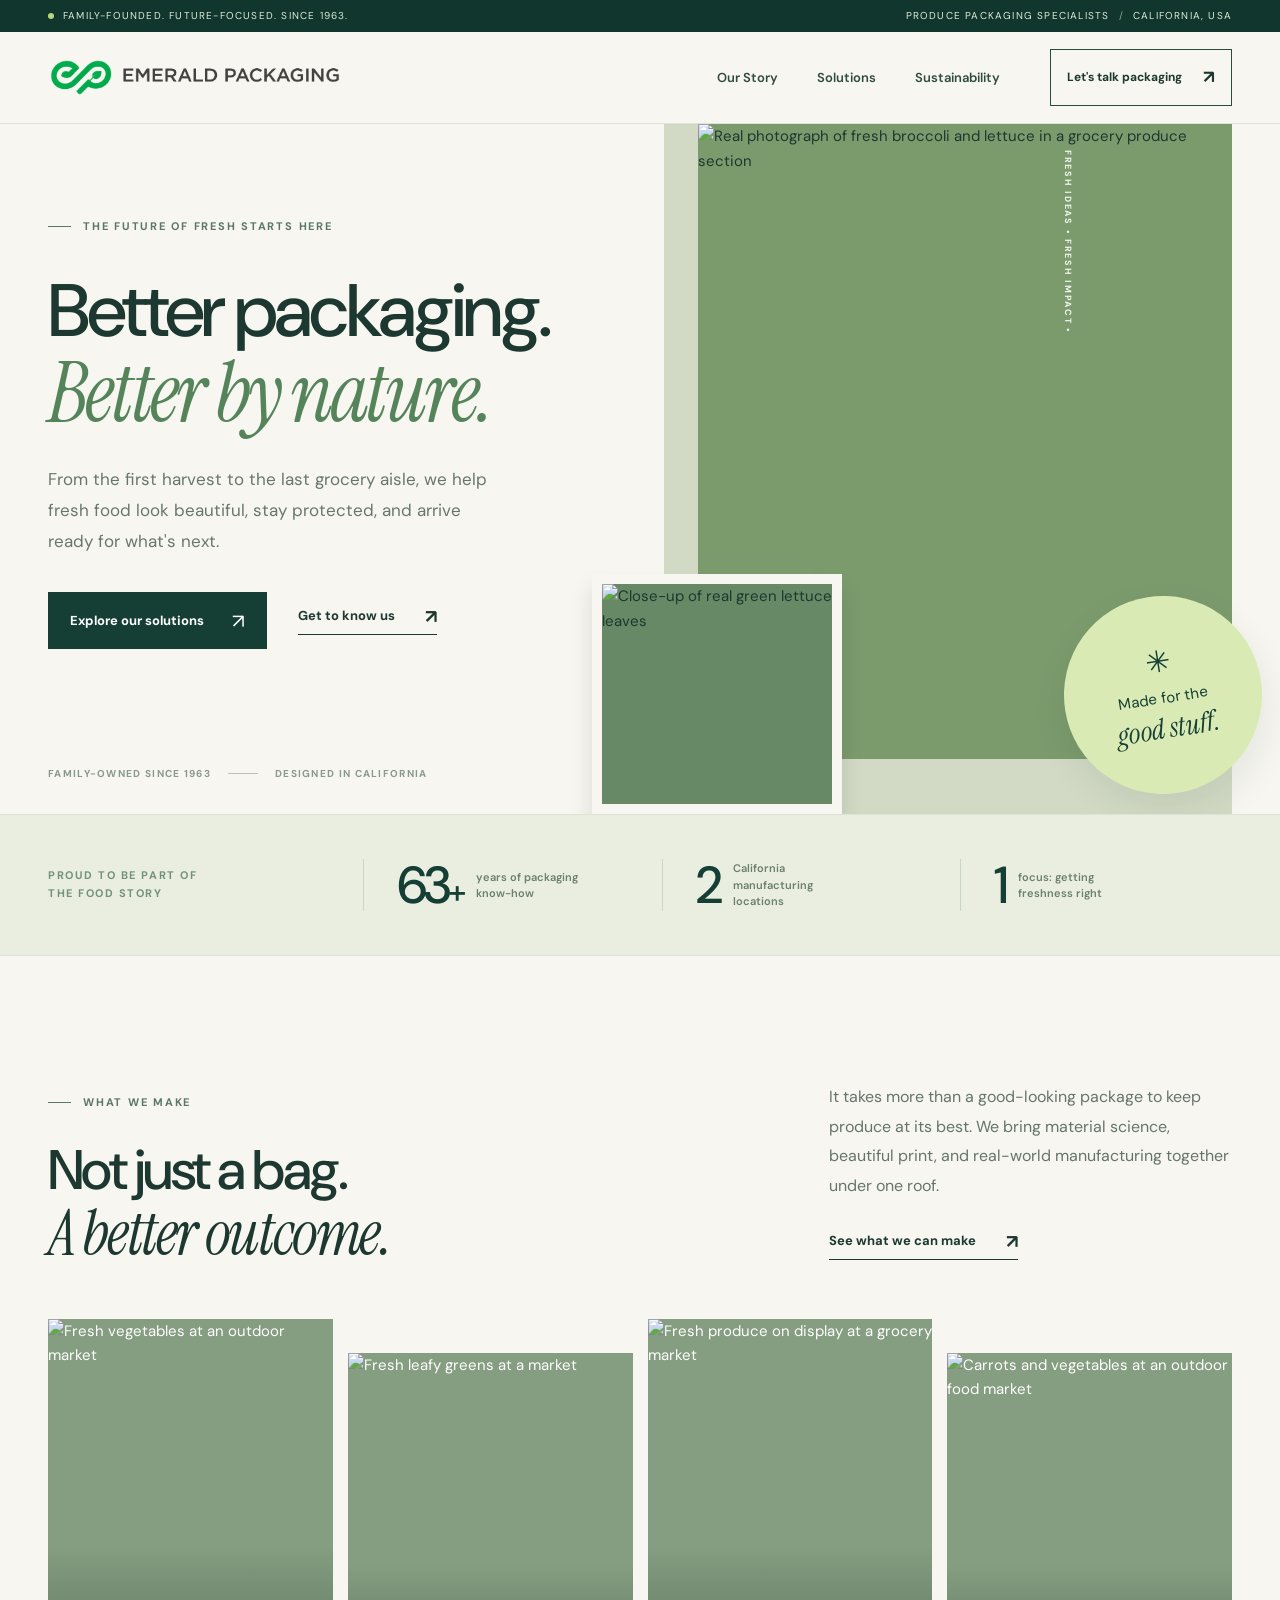
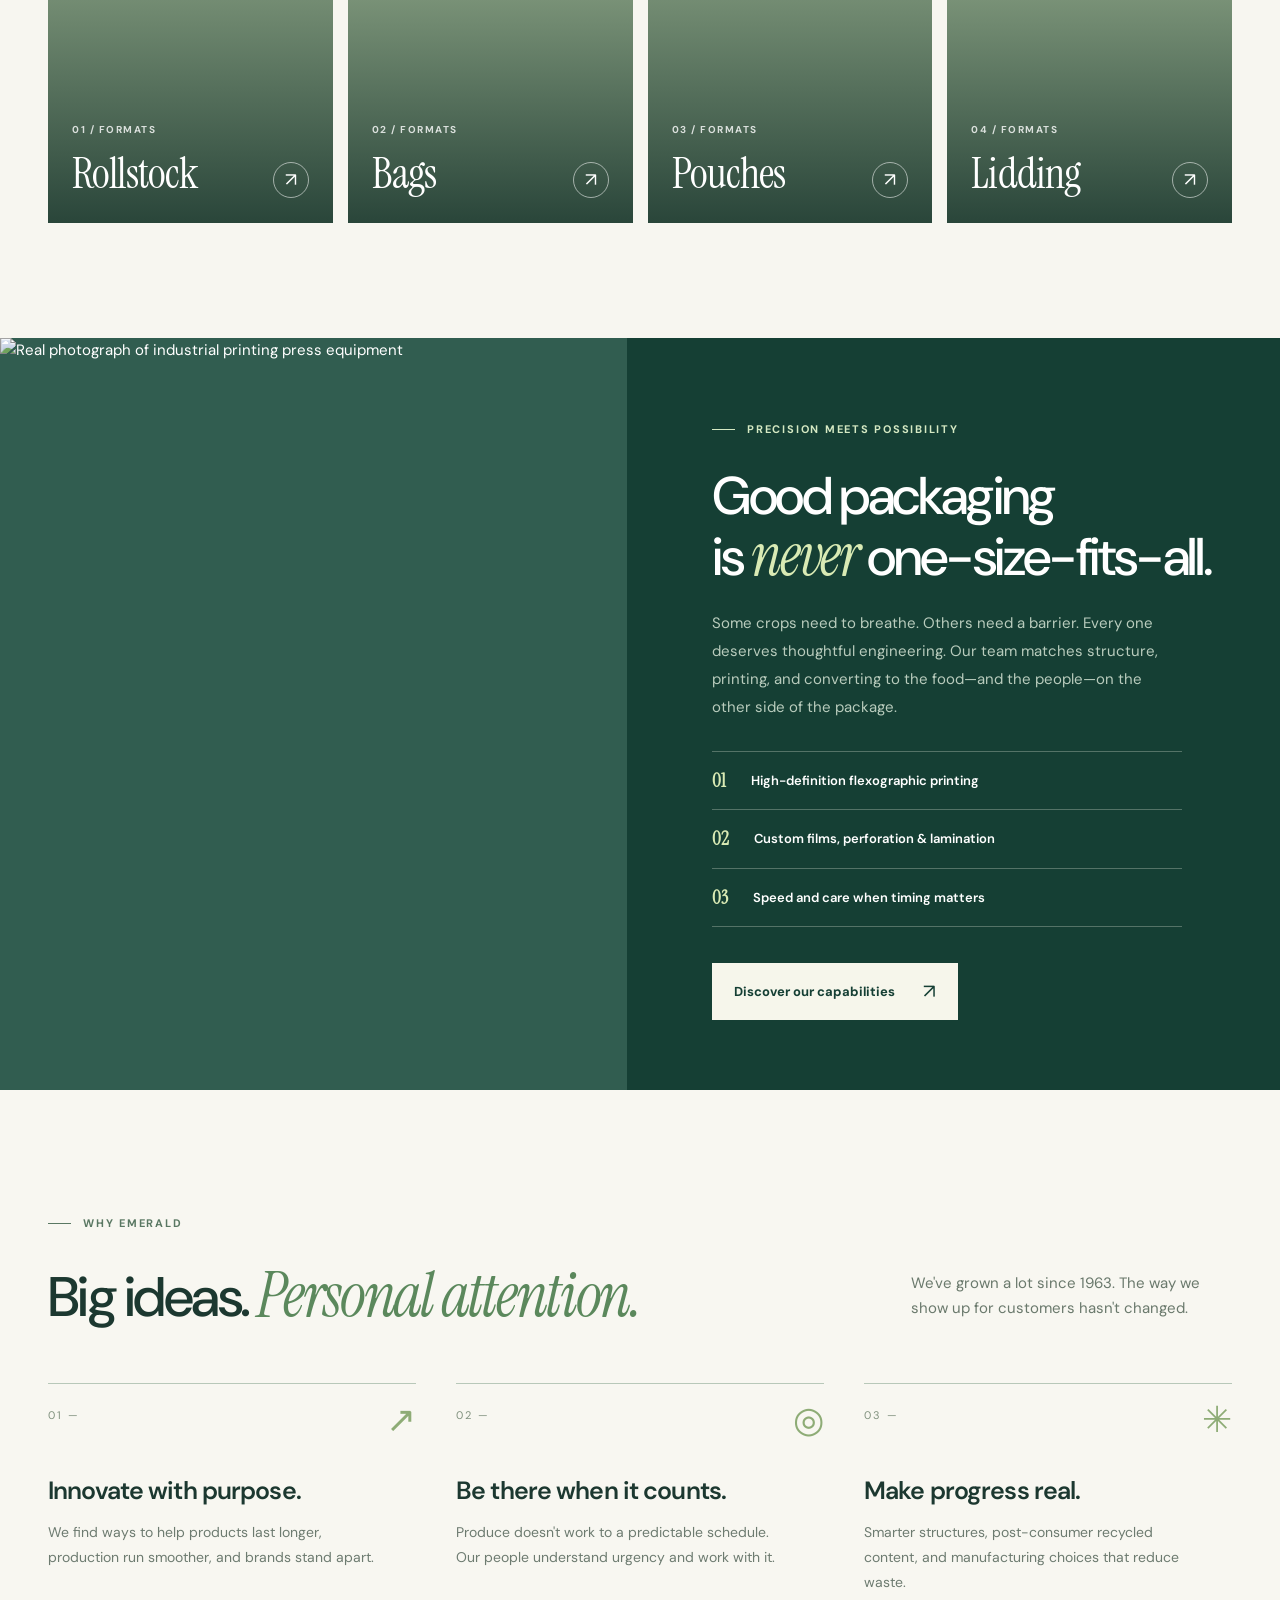
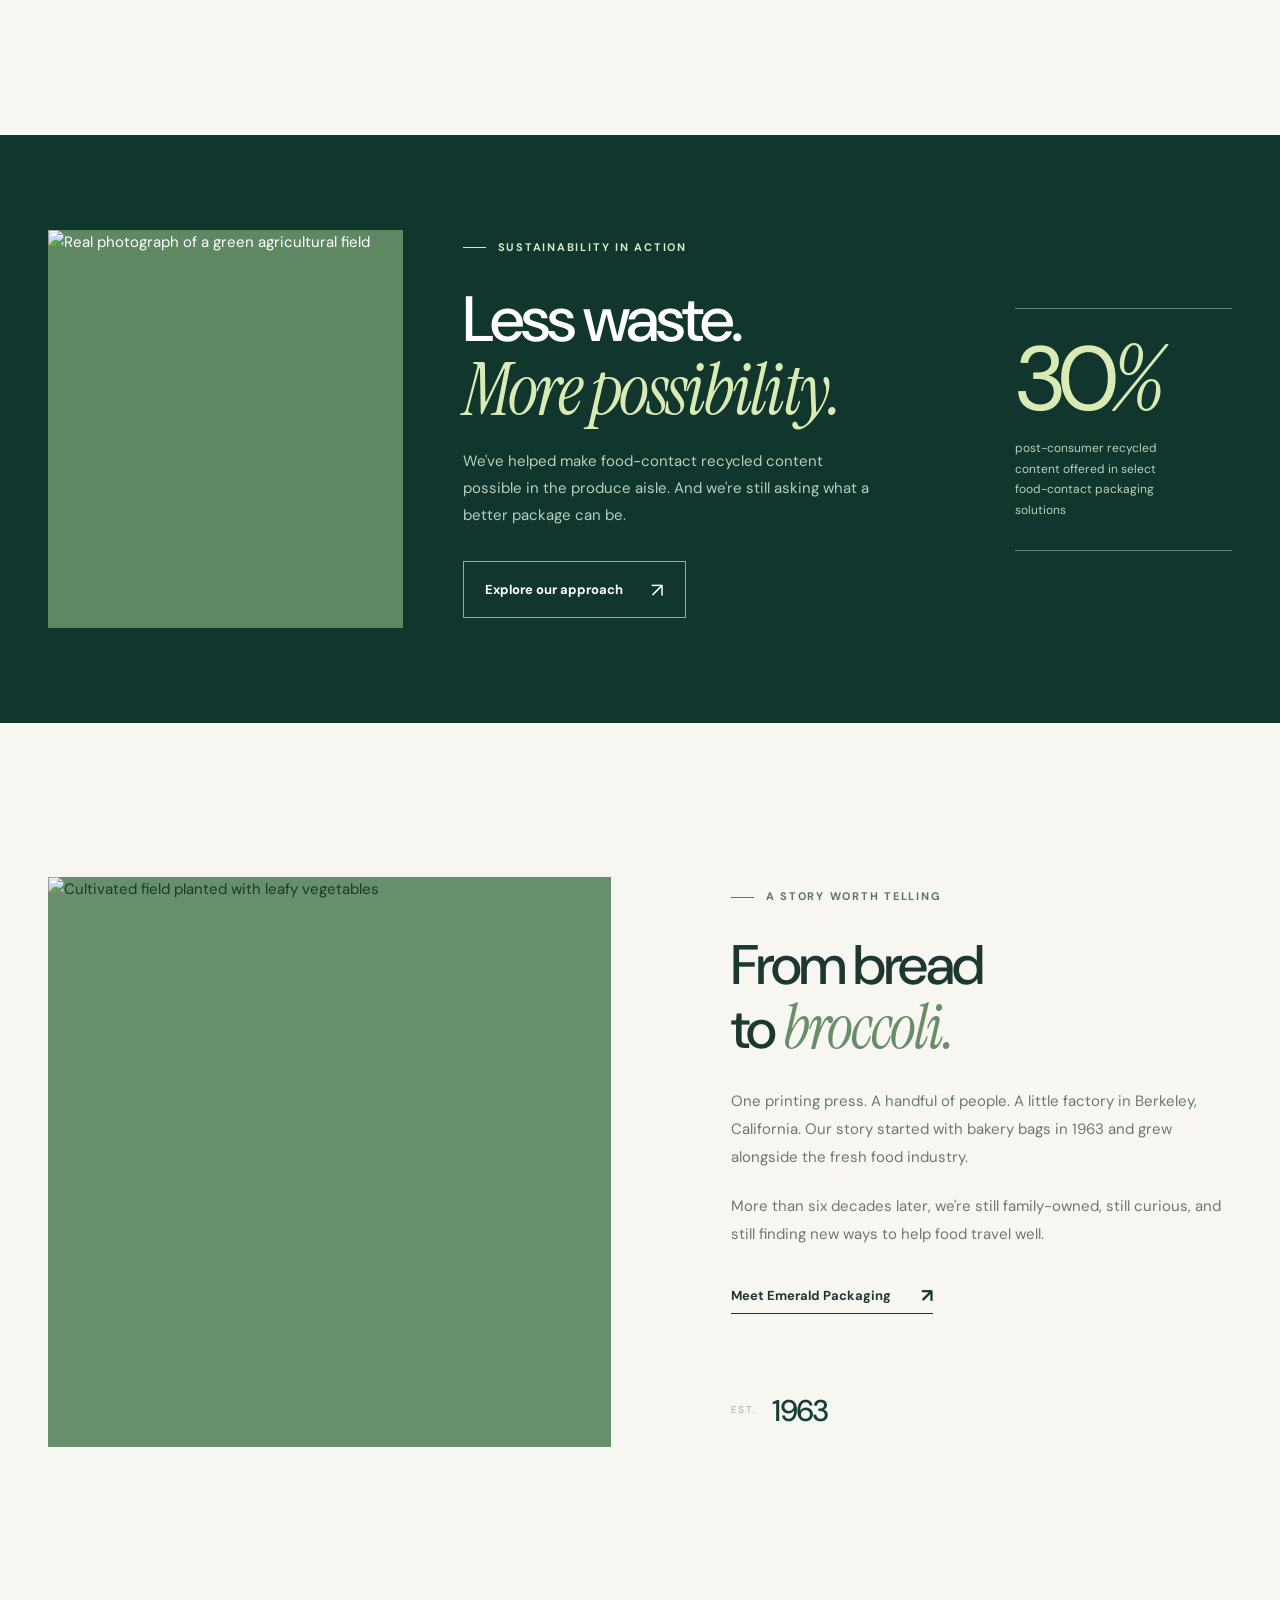
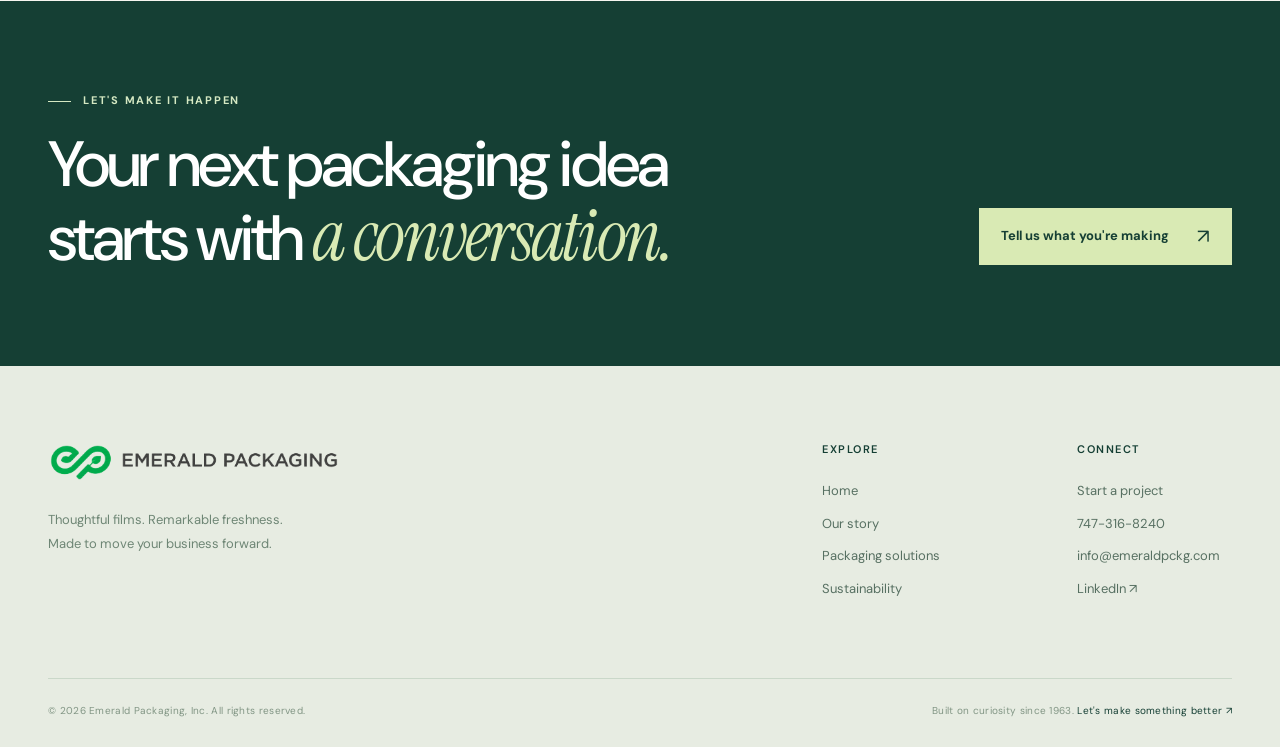
==== commit 72b8925e: "Add files via upload" ====
--- a/index.html
+++ b/index.html
@@ -1,5 +1,5 @@
-<!doctype html><html lang="en"><head><meta charset="utf-8"><meta name="viewport" content="width=device-width,initial-scale=1"><meta name="theme-color" content="#153f34"><meta name="description" content="Family-owned since 1963. Discover innovative produce packaging, custom films, bags, rollstock, pouches, and sustainable packaging solutions."><meta property="og:type" content="website"><meta property="og:title" content="Emerald Packaging | Made for What’s Fresh"><meta property="og:description" content="Family-owned since 1963. Discover innovative produce packaging, custom films, bags, rollstock, pouches, and sustainable packaging solutions."><link rel="icon" href="favicon.svg" type="image/svg+xml"><link rel="preconnect" href="https://fonts.googleapis.com"><link rel="preconnect" href="https://fonts.gstatic.com" crossorigin><link href="https://fonts.googleapis.com/css2?family=DM+Sans:wght@400;500;600;700&family=Instrument+Serif:ital@0;1&display=swap" rel="stylesheet"><link rel="stylesheet" href="styles.css"><title>Emerald Packaging | Made for What’s Fresh</title></head><body class="page-home"><a class="skip" href="#main">Skip to main content</a><div class="announcement"><div class="container announcement-inner"><span><span class="status-dot"></span> Family-founded. Future-focused. Since 1963.</span><span>PRODUCE PACKAGING SPECIALISTS <span class="announcement-rule">/</span> CALIFORNIA, USA</span></div></div>
-<header class="site-header" id="site-header"><div class="container nav-wrap"><a href="index.html" class="brand" aria-label="Emerald Packaging, home"><img src="emerald-logo.svg" alt="Emerald Packaging" width="244" height="55"></a><nav class="main-nav" id="main-nav" aria-label="Main navigation"><a href="about.html" class="" >Our Story</a><a href="solutions.html" class="" >Solutions</a><a href="sustainability.html" class="" >Sustainability</a><a href="contact.html" class="mobile-contact">Get in touch</a></nav><a class="nav-cta" href="contact.html">Let's talk packaging <span class="arr" aria-hidden="true">↗</span></a><button class="nav-toggle" type="button" aria-label="Open navigation" aria-expanded="false" aria-controls="main-nav"><span></span><span></span></button></div></header><main id="main">
+<!doctype html><html lang="en"><head><meta charset="utf-8"><meta name="viewport" content="width=device-width,initial-scale=1"><meta name="theme-color" content="#153f34"><meta name="description" content="Family-owned since 1963. Discover innovative produce packaging, custom films, bags, rollstock, pouches, and sustainable packaging solutions."><meta property="og:type" content="website"><meta property="og:title" content="Emerald Packaging | Made for What’s Fresh"><meta property="og:description" content="Family-owned since 1963. Discover innovative produce packaging, custom films, bags, rollstock, pouches, and sustainable packaging solutions."><link rel="icon" href="favicon.png" type="image/svg+xml"><link rel="preconnect" href="https://fonts.googleapis.com"><link rel="preconnect" href="https://fonts.gstatic.com" crossorigin><link href="https://fonts.googleapis.com/css2?family=DM+Sans:wght@400;500;600;700&family=Instrument+Serif:ital@0;1&display=swap" rel="stylesheet"><link rel="stylesheet" href="styles.css"><title>Emerald Packaging | Made for What’s Fresh</title></head><body class="page-home"><a class="skip" href="#main">Skip to main content</a><div class="announcement"><div class="container announcement-inner"><span><span class="status-dot"></span> Family-founded. Future-focused. Since 1963.</span><span>PRODUCE PACKAGING SPECIALISTS <span class="announcement-rule">/</span> CALIFORNIA, USA</span></div></div>
+<header class="site-header" id="site-header"><div class="container nav-wrap"><a href="index.html" class="brand" aria-label="Emerald Packaging, home"><img src="emerald-logo.png" alt="Emerald Packaging" width="300" height="42"></a><nav class="main-nav" id="main-nav" aria-label="Main navigation"><a href="about.html" class="" >Our Story</a><a href="solutions.html" class="" >Solutions</a><a href="sustainability.html" class="" >Sustainability</a><a href="contact.html" class="mobile-contact">Get in touch</a></nav><a class="nav-cta" href="contact.html">Let's talk packaging <span class="arr" aria-hidden="true">↗</span></a><button class="nav-toggle" type="button" aria-label="Open navigation" aria-expanded="false" aria-controls="main-nav"><span></span><span></span></button></div></header><main id="main">
 <section class="home-hero"><div class="container hero-grid"><div class="hero-copy"><p class="eyebrow"><span class="tiny-line"></span> The future of fresh starts here</p><h1>Better packaging.<br><em>Better by nature.</em></h1><p class="hero-intro">From the first harvest to the last grocery aisle, we help fresh food look beautiful, stay protected, and arrive ready for what's next.</p><div class="hero-actions"><a class="btn btn-solid" href="solutions.html">Explore our solutions <span>↗</span></a><a class="text-link" href="about.html">Get to know us <span>↗</span></a></div><div class="hero-bottom"><span class="mini-caps">FAMILY-OWNED SINCE 1963</span><span class="small-stroke"></span><span class="mini-caps">DESIGNED IN CALIFORNIA</span></div></div>
 <div class="hero-art"><div class="hero-photo"><img src="https://images.unsplash.com/photo-1751200365135-9e9eb01a2919?auto=format&fit=crop&w=1400&q=88" alt="Real photograph of fresh broccoli and lettuce in a grocery produce section" class="cover-img" loading="eager" decoding="async" ></div><div class="hero-bottom-photo"><img src="https://images.unsplash.com/photo-1635843123734-800a245035ea?auto=format&fit=crop&w=1200&q=86" alt="Close-up of real green lettuce leaves" class="cover-img" loading="eager" decoding="async" ></div><div class="hero-photo-label"><span class="photo-label-mark">✳</span><span>Made for the<br><strong>good stuff.</strong></span></div><div class="hero-orbit" aria-hidden="true">FRESH IDEAS • FRESH IMPACT •</div></div></div><a class="scroll-note" href="#what-we-do"><span>SCROLL TO DISCOVER</span><span>↓</span></a></section>
 <section class="proof-bar"><div class="container proof-bar-inner"><span>PROUD TO BE PART OF THE FOOD STORY</span><div class="proof-stat"><strong>63<span>+</span></strong><span>years of packaging know-how</span></div><div class="proof-stat"><strong>2</strong><span>California manufacturing locations</span></div><div class="proof-stat"><strong>1</strong><span>focus: getting freshness right</span></div></div></section>
@@ -9,4 +9,4 @@
 <section class="section values-section"><div class="container"><div class="values-head"><div><p class="eyebrow"><span class="tiny-line"></span> Why Emerald</p><h2>Big ideas. <em>Personal attention.</em></h2></div><p>We've grown a lot since 1963. The way we show up for customers hasn't changed.</p></div><div class="values-grid"><article class="value"><span class="value-n">01 —</span><div class="value-icon" aria-hidden="true">↗</div><h3>Innovate with purpose.</h3><p>We find ways to help products last longer, production run smoother, and brands stand apart.</p></article><article class="value"><span class="value-n">02 —</span><div class="value-icon" aria-hidden="true">◎</div><h3>Be there when it counts.</h3><p>Produce doesn't work to a predictable schedule. Our people understand urgency and work with it.</p></article><article class="value"><span class="value-n">03 —</span><div class="value-icon" aria-hidden="true">✳</div><h3>Make progress real.</h3><p>Smarter structures, post-consumer recycled content, and manufacturing choices that reduce waste.</p></article></div></div></section>
 <section class="sustainability-band"><div class="container sustain-layout"><div class="sustain-small-img"><img src="https://images.unsplash.com/photo-1677126578057-5eb853c08925?auto=format&fit=crop&w=1400&q=86" alt="Real photograph of a green agricultural field" class="cover-img" loading="lazy" decoding="async" ></div><div class="sustain-copy"><p class="eyebrow light"><span class="tiny-line"></span> Sustainability in action</p><h2>Less waste.<br><em>More possibility.</em></h2><p>We've helped make food-contact recycled content possible in the produce aisle. And we're still asking what a better package can be.</p><a class="btn btn-outline-light" href="sustainability.html">Explore our approach <span>↗</span></a></div><div class="sustain-figure"><strong>30<span>%</span></strong><p>post-consumer recycled content offered in select food-contact packaging solutions</p></div></div></section>
 <section class="section story-preview"><div class="container story-preview-grid"><div class="story-image"><img src="https://images.unsplash.com/photo-1677126578057-5eb853c08925?auto=format&fit=crop&w=1400&q=86" alt="Cultivated field planted with leafy vegetables" class="cover-img" loading="lazy" decoding="async" ></div><div class="story-copy"><p class="eyebrow"><span class="tiny-line"></span> A story worth telling</p><h2>From bread<br>to <em>broccoli.</em></h2><p>One printing press. A handful of people. A little factory in Berkeley, California. Our story started with bakery bags in 1963 and grew alongside the fresh food industry.</p><p>More than six decades later, we're still family-owned, still curious, and still finding new ways to help food travel well.</p><a href="about.html" class="text-link">Meet Emerald Packaging <span>↗</span></a><div class="story-year">EST. <strong>1963</strong></div></div></div></section>
-<section class="cta-strip"><div class="container cta-grid"><div><p class="eyebrow light"><span class="tiny-line"></span> Let's make it happen</p><h2>Your next packaging idea<br>starts with <em>a conversation.</em></h2></div><a class="btn btn-lime" href="contact.html">Tell us what you're making <span>↗</span></a></div></section></main><footer class="footer"><div class="container"><div class="footer-main"><div class="footer-identity"><img class="footer-logo" src="emerald-logo.svg" alt="Emerald Packaging"><p>Thoughtful films. Remarkable freshness.<br>Made to move your business forward.</p></div><div class="footer-linkset"><div><h3>Explore</h3><a href="index.html">Home</a><a href="about.html">Our story</a><a href="solutions.html">Packaging solutions</a><a href="sustainability.html">Sustainability</a></div><div><h3>Connect</h3><a href="contact.html">Start a project</a><a href="mailto:info@empack.com">Email our team</a><a href="https://www.linkedin.com/company/emerald-packaging" target="_blank" rel="noopener noreferrer">LinkedIn ↗</a></div></div></div><div class="footer-bottom"><span>© <span data-year>2026</span> Emerald Packaging, Inc. All rights reserved.</span><span>Built on curiosity since 1963. <a href="contact.html">Let's make something better ↗</a></span></div></div></footer><script src="site.js" defer></script></body></html>+<section class="cta-strip"><div class="container cta-grid"><div><p class="eyebrow light"><span class="tiny-line"></span> Let's make it happen</p><h2>Your next packaging idea<br>starts with <em>a conversation.</em></h2></div><a class="btn btn-lime" href="contact.html">Tell us what you're making <span>↗</span></a></div></section></main><footer class="footer"><div class="container"><div class="footer-main"><div class="footer-identity"><img class="footer-logo" src="emerald-logo.png" alt="Emerald Packaging"><p>Thoughtful films. Remarkable freshness.<br>Made to move your business forward.</p></div><div class="footer-linkset"><div><h3>Explore</h3><a href="index.html">Home</a><a href="about.html">Our story</a><a href="solutions.html">Packaging solutions</a><a href="sustainability.html">Sustainability</a></div><div><h3>Connect</h3><a href="contact.html">Start a project</a><a href="tel:+17473168240">747-316-8240</a><a href="mailto:info@emeraldpckg.com">info@emeraldpckg.com</a><a href="https://www.linkedin.com/company/emerald-packaging" target="_blank" rel="noopener noreferrer">LinkedIn ↗</a></div></div></div><div class="footer-bottom"><span>© <span data-year>2026</span> Emerald Packaging, Inc. All rights reserved.</span><span>Built on curiosity since 1963. <a href="contact.html">Let's make something better ↗</a></span></div></div></footer><script src="site.js" defer></script></body></html>
--- a/styles.css
+++ b/styles.css
@@ -31,3 +31,12 @@
 @media(max-width:600px){.container{width:calc(100% - 38px)}.announcement{font-size:9px}.nav-wrap{height:69px}.brand img{width:176px}.nav-cta{display:none}.main-nav{top:69px;padding:20px}.section{padding:77px 0}.eyebrow{margin-bottom:25px;font-size:10px}h2{font-size:clamp(44px,10vw,59px)}.hero-copy{padding:62px 0 42px;min-height:0}.hero-copy .eyebrow{margin-bottom:25px}.hero-copy h1{font-size:clamp(55px,11vw,74px);white-space:normal;margin-bottom:20px;letter-spacing:-.055em}.hero-intro{font-size:15px;line-height:1.75}.hero-actions{flex-wrap:wrap;gap:22px}.hero-art{min-height:420px;margin-bottom:20px}.hero-photo{inset:0 0 28px 16px}.hero-bottom-photo{width:42%;height:122px;border:5px solid var(--cream)}.hero-photo-label{width:125px;height:125px;bottom:10px;right:4%;font-size:12px}.photo-label-mark{font-size:20px;margin-bottom:1px}.hero-photo-label strong{font-size:22px}.hero-orbit{display:none}.hero-bottom{margin-top:35px;flex-wrap:wrap;gap:10px}.mini-caps{font-size:8px}.proof-bar-inner{grid-template-columns:1fr 1fr;gap:20px}.proof-bar-inner>span{grid-column:1/-1}.proof-stat{gap:9px;padding-left:10px}.proof-stat:nth-last-child(1){grid-column:1/-1}.proof-stat strong{font-size:41px}.proof-stat>span{font-size:10px}.section-lede{margin-bottom:35px}.two-column-head{gap:12px}.lede-right p{font-size:14px;margin-bottom:18px}.product-grid{grid-template-columns:1fr 1fr;gap:10px}.product-tile{min-height:270px}.product-overlay{inset:auto 13px 16px}.product-overlay h3{font-size:34px}.product-index{font-size:8px}.round-link{width:30px;height:30px}.feature-photo{height:340px;min-height:0}.feature-content{padding:58px 22px}.feature-content h2{font-size:51px}.feature-content>p:not(.eyebrow){font-size:14px}.values-head{margin-bottom:32px}.values-grid{grid-template-columns:1fr;gap:7px}.value{min-height:0}.value h3{margin:18px 0 8px}.value p{margin-bottom:22px}.sustainability-band{padding:74px 0}.sustain-layout{grid-template-columns:1fr;gap:30px}.sustain-small-img{height:320px}.sustain-copy h2{font-size:59px}.sustain-figure{grid-column:auto}.story-preview-grid{grid-template-columns:1fr;gap:35px}.story-image{height:365px}.story-copy{padding:0}.story-copy h2{font-size:61px}.story-year{margin-top:35px}.cta-strip{padding:73px 0}.cta-grid{align-items:flex-start;flex-direction:column;gap:26px}.cta-grid h2{font-size:52px}.cta-grid .btn{margin-bottom:0}.footer{padding:55px 0 25px}.footer-main{flex-direction:column;gap:45px;padding-bottom:45px}.footer-identity>p{margin-top:18px}.footer-linkset{min-width:0;grid-template-columns:1fr 1fr;gap:25px}.footer-bottom{flex-direction:column;gap:10px}.page-hero{padding:54px 0 74px}.page-hero-copy h1{font-size:clamp(54px,11.3vw,72px)}.page-hero-copy>p:not(.eyebrow){font-size:15px}.page-hero-photo{height:330px}.photo-stamp{width:112px;height:112px;right:-7px;bottom:-27px;font-size:8px}.photo-stamp strong{font-size:27px}.photo-stamp span{font-size:7px}.framed-photo:before{top:10px;left:-10px;right:10px;bottom:-10px}.about-belief{padding-top:90px}.about-belief .big-text{font-size:19px}.timeline-section{padding:80px 0}.timeline-intro{margin-bottom:38px}.milestone{grid-template-columns:1fr 20px;gap:10px;padding:29px 0}.milestone-year{grid-column:1/2;font-size:52px}.milestone>div{grid-column:1/2;grid-row:2/3}.milestone-index{grid-column:2/3;grid-row:1/2}.milestone h3{font-size:23px}.milestone p{font-size:13px;line-height:1.8}.people-photo,.mfg-photo{height:340px}.leader{flex-direction:column;align-items:flex-start;gap:3px}.locations-section{padding:80px 0}.location-grid{grid-template-columns:1fr;gap:12px}.location-card{padding:34px;min-height:240px}.location-card h3{font-size:47px}.format-grid{grid-template-columns:1fr}.format-image{height:250px}.format-details{padding:27px}.format-details p{min-height:0}.selector-section{padding:75px 0}.selector-result{padding:30px;min-height:420px}.selector-result h3{font-size:50px}.filter-group{gap:8px}.filter-btn{padding:12px 7px;font-size:11px}.capability-grid{grid-template-columns:1fr}.capability-grid article{border-right:0!important;min-height:0;padding:25px 2px 27px}.capability-grid article h3{margin-top:14px}.split-photo-callout>div:first-child{height:280px}.split-photo-callout>div:nth-child(2){padding:58px 22px}.faq-layout{gap:10px}.faqs summary{font-size:14px}.sustain-hero{padding:46px 0 70px}.sustain-hero h1{font-size:clamp(55px,11vw,72px)}.sustain-hero-grid{gap:30px}.sustain-hero-grid>div:first-child{padding:5px 0}.sustain-hero-grid>div:first-child>p:not(.eyebrow){font-size:15px}.sustain-hero-img{height:350px}.sustain-hero-img:after{inset:10px -10px -10px 10px}.three-pillars{grid-template-columns:1fr}.three-pillars article{min-height:0;padding:22px 25px}.pillar-symbol{margin:12px 0 0}.pcr-grid{grid-template-columns:1fr;gap:25px;padding:70px 0}.pcr-image{height:340px}.big-pcr{font-size:120px}.mfg-grid{gap:35px}.choices-grid{grid-template-columns:1fr 1fr;gap:10px}.choices-grid article{padding:21px 17px;min-height:260px}.choices-grid h3{font-size:18px}.choices-grid p{font-size:12px}.contact-hero{padding:55px 0 75px}.contact-intro{padding-top:0}.contact-intro h1{font-size:clamp(59px,11.5vw,78px)}.contact-intro>p:not(.eyebrow){font-size:15px}.contact-direct{grid-template-columns:1fr;gap:0;margin-top:38px}.contact-direct>div{padding:16px 0}.form-panel{padding:31px 23px}.form-top h2{font-size:49px}.form-row{grid-template-columns:1fr;gap:0}.contact-after-grid{grid-template-columns:1fr;gap:30px}.contact-after-photo{height:320px}}
 @media(max-width:380px){.brand img{width:160px}.hero-copy h1{font-size:51px}.hero-photo-label{right:-4px}.product-overlay h3{font-size:29px}.product-tile{min-height:225px}.choices-grid{grid-template-columns:1fr}.choices-grid article{min-height:0}.proof-stat strong{font-size:34px}.cta-grid h2{font-size:47px}}
 @media(prefers-reduced-motion:reduce){html{scroll-behavior:auto}*,*:before,*:after{animation-duration:.01ms!important;transition-duration:.01ms!important}}
+
+/* Approved loop-and-leaf wordmark — sized for legibility across all devices. */
+.brand img { display:block; width:294px; max-width:100%; height:auto; }
+.footer-logo { display:block; width:292px; max-width:100%; height:auto; }
+.contact-direct .contact-email { overflow-wrap:anywhere; font-size:clamp(19px,2.25vw,26px); }
+@media (max-width: 1100px) and (min-width: 821px) { .brand img { width:242px; } }
+@media (max-width: 820px) { .brand img { width:255px; } .contact-direct .contact-email { font-size:19px; } }
+@media (max-width: 600px) { .brand img { width:220px; } }
+@media (max-width: 380px) { .brand img { width:196px; } }
